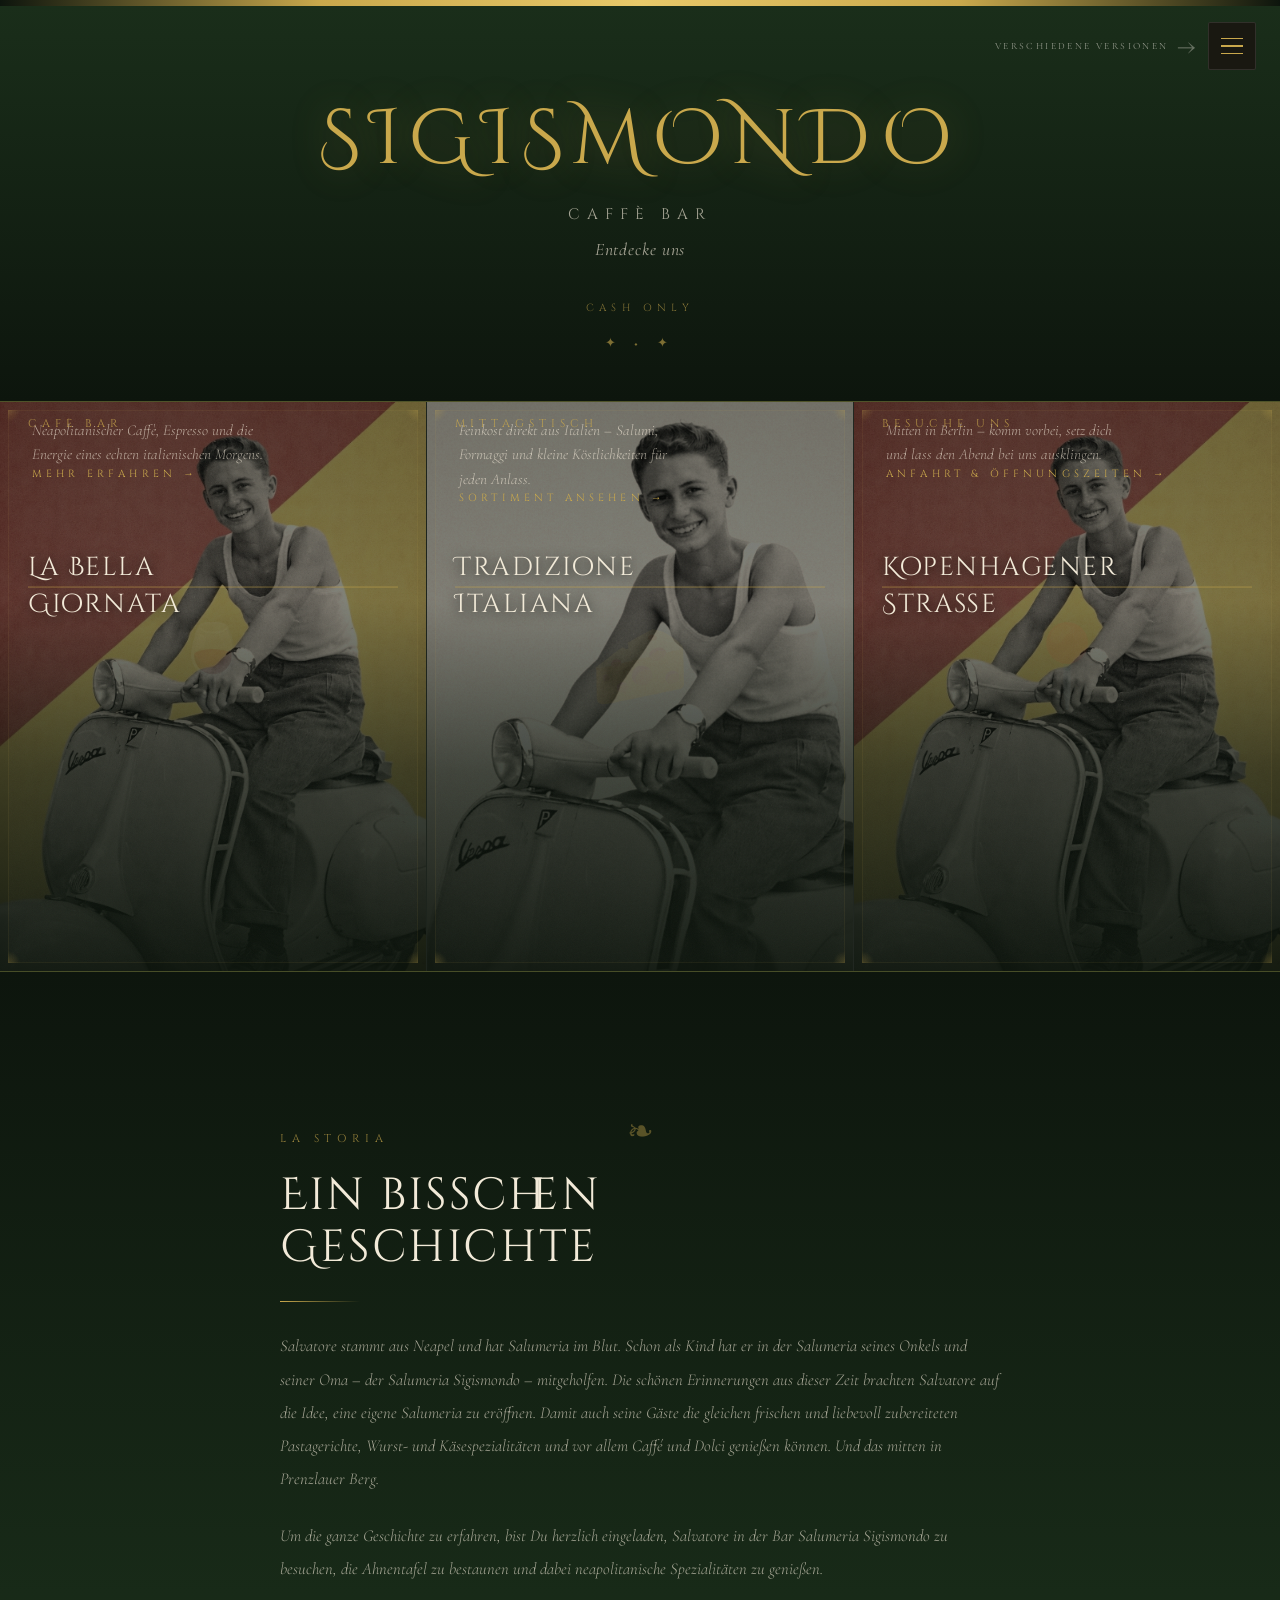
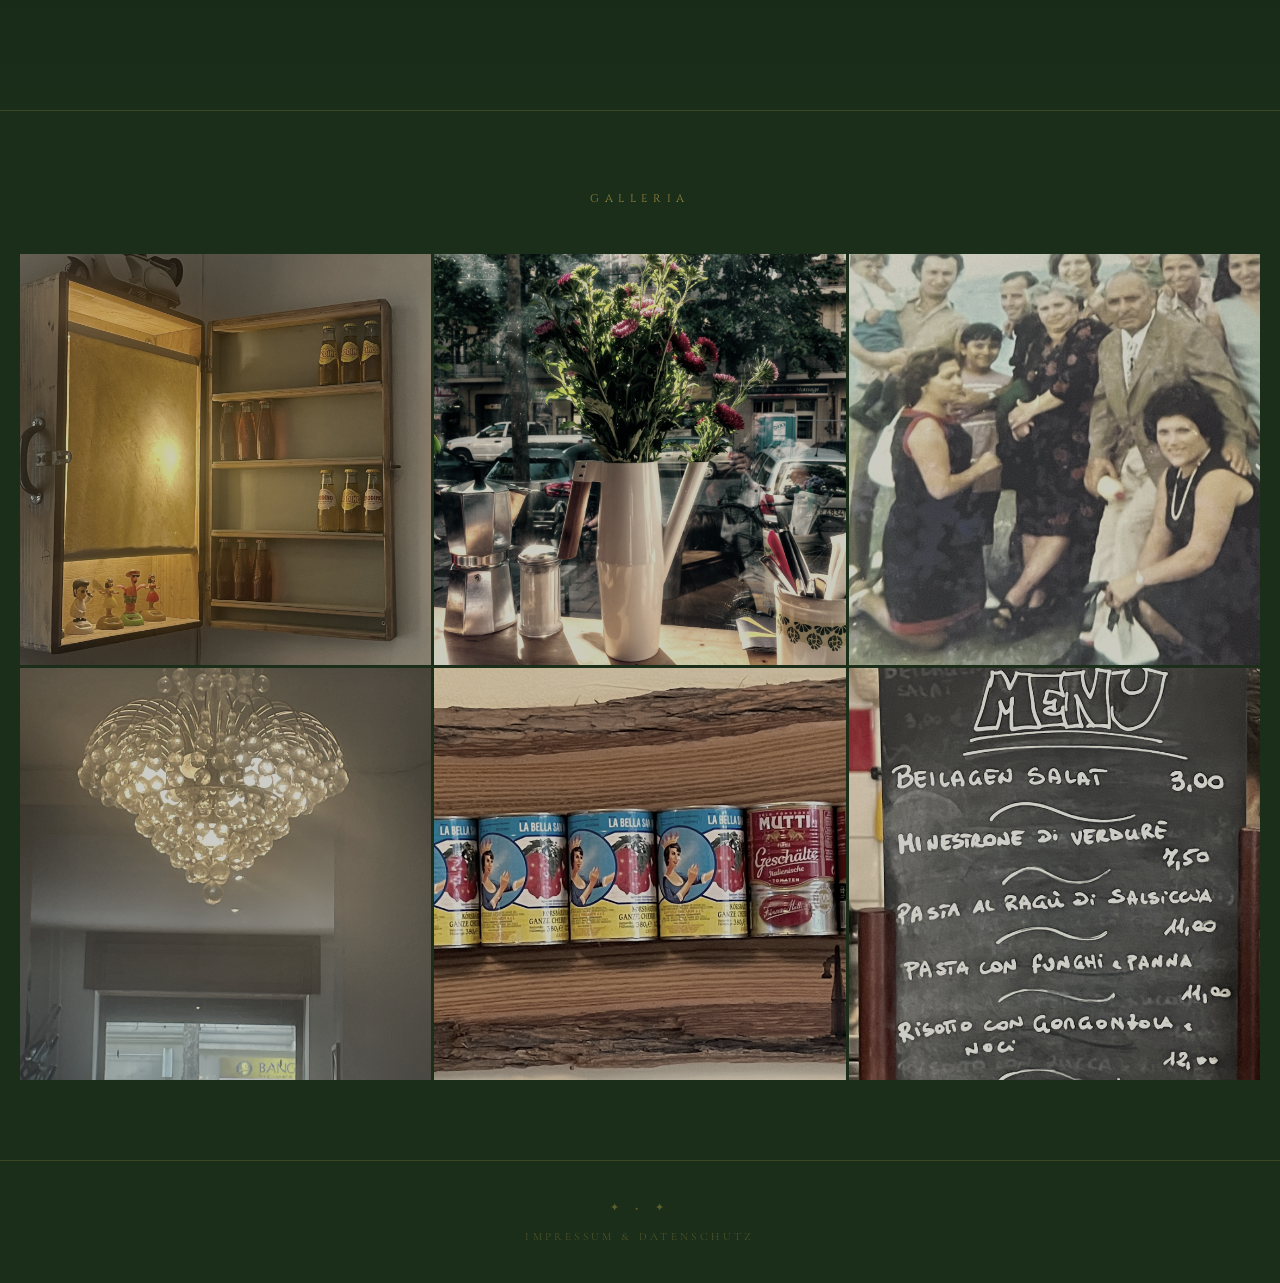
==== pages-html/artnouveau.html @ 9ed26947 "Art Nouveau hinzugefügt" ====
<!DOCTYPE html>
<html lang="de">
<head>
  <meta charset="UTF-8">
  <meta name="viewport" content="width=device-width, initial-scale=1.0">
  <title>Bar Salumeria Sigismondo</title>
  <link rel="stylesheet" href="/css/base.css">
  <link rel="stylesheet" href="/css/burger.css">
  <link rel="stylesheet" href="/css/drawer.css">
  <link rel="stylesheet" href="/css/artnouveau.css">
  <script src="/js/burger.js" defer></script>
  <script src="/js/script.js" defer></script>
</head>
<body>


    <div class="burger-label"><span class="burger-label-text">Verschiedene Versionen</span></div>
  <!-- ── Burger Button ── -->
  <button class="burger-btn" id="burger-btn" aria-label="Menü öffnen">
    
    <span class="burger-line"></span>
    <span class="burger-line"></span>
    <span class="burger-line"></span>
  </button>

  <!-- ── Burger Nav Panel ── -->
  <nav class="burger-nav" id="burger-nav">
    <div class="burger-nav-label"><span class="burger-nav-label-text">Unterschiedliche Seiten Layout</span></div>
    <ul class="burger-nav-links">
      <li><a href="../index.html" class="burger-nav-link">Home</a></li>
      <li><a href="pop.html"   class="burger-nav-link">Blue-Azul</a></li>
      <li><a href="italian.html" class="burger-nav-link">Italian</a></li>
      <li><a href="/pages-html/artnouveau.html" class="burger-nav-link">Art Nouveau</a></li>
    </ul>
    <div class="burger-nav-divider"></div>

  </nav>

  <div class="burger-overlay" id="burger-overlay"></div>

  <!-- ── Dein Inhalt hier ── -->
  <div class="section-header">
    <h1 class="header-titel">Sigismondo</h1>
    <h3 class="header-untertitel">Caffè Bar</h3>
    <br>
    <span class="header-cta">Entdecke uns</span>
    <br><br>
    <span class="header-hinweis">cash only</span>
  </div>

  <!-- Module, Sektionen etc. hier einfügen (gleiche Struktur wie index.html) -->
     <div class="modules">

    <!-- Modul 1 -->
    <div class="modul">
      <img class="modul-bg" src="/assets/vespa-rot-gelb.webp" alt="Bar">
      <div class="placeholder-icon">🍷</div>
      <div class="modul-accent"></div>
      <div class="modul-overlay"></div>
      <div class="modul-arrow" data-drawer="drawer-1">→</div>
      <div class="modul-content">
        <div class="modul-nummer numero01"><span class="modul-nummer-text">Cafè Bar</span></div>
          <h2 class="modul-titel modul-titel-split">
            <span class="titolo-top line-first">La Bella</span>
            <span class="titolo-bottom">Giornata</span>
          </h2>
        <p class="modul-text">Neapolitanischer Caffè, Espresso und die Energie eines echten italienischen Morgens.</p>
        <button class="modul-btn" data-drawer="drawer-1">Mehr erfahren →</button>
      </div>
    </div>

    <!-- Modul 2 -->
    <div class="modul">
      <img class="modul-bg" src="/assets/vespa-weiss.webp" alt="Salumeria">
      <div class="placeholder-icon">🧀</div>
      <div class="modul-accent"></div>
      <div class="modul-overlay"></div>
      <div class="modul-arrow" data-drawer="drawer-2">→</div>
      <div class="modul-content">
        <div class="modul-nummer"><span class="modul-nummer-text middle">Mittagstisch</span></div>
          <h2 class="modul-titel modul-titel-split">
            <span class="titolo-top line-first middle">Tradizione</span>
            <span class="titolo-bottom middle">Italiana</span>
          </h2>
        <p class="modul-text">Feinkost direkt aus Italien – Salumi, Formaggi und kleine Köstlichkeiten für jeden Anlass.</p>
        <button class="modul-btn" data-drawer="drawer-2">Sortiment ansehen →</button>
      </div>
    </div>

    <!-- Modul 3 -->
    <div class="modul">
      <img class="modul-bg" src="/assets/vespa-rot-gelb.webp" alt="Location">
      <div class="placeholder-icon">📍</div>
      <div class="modul-accent"></div>
      <div class="modul-overlay"></div>
      <div class="modul-arrow" data-drawer="drawer-3">→</div>
      <div class="modul-content">
        <div class="modul-nummer numero03"><span class="modul-nummer-text">Besuche uns</span></div>
          <h2 class="modul-titel modul-titel-split">
            <span class="titolo-top line-first">Kopenhagener</span>
            <span class="titolo-bottom">Straße</span>
          </h2>
        <p class="modul-text">Mitten in Berlin – komm vorbei, setz dich und lass den Abend bei uns ausklingen.</p>
        <button class="modul-btn" data-drawer="drawer-3">Anfahrt & Öffnungszeiten →</button>
      </div>
    </div>

  </div>

  <!-- ── Sektion: Geschichte ── -->
  <section class="section-storia">
    <div class="storia-inner">
      <div class="storia-label"><span class="storia-label-text">La Storia</span></div>
      <h2 class="storia-titel">Ein bisschen<br>Geschichte</h2>
      <div class="storia-line"></div>
      <p class="storia-text">Salvatore stammt aus Neapel und hat Salumeria im Blut. Schon als Kind hat er in der Salumeria seines Onkels und seiner Oma – der <em>Salumeria Sigismondo</em> – mitgeholfen. Die schönen Erinnerungen aus dieser Zeit brachten Salvatore auf die Idee, eine eigene Salumeria zu eröffnen. Damit auch seine Gäste die gleichen frischen und liebevoll zubereiteten Pastagerichte, Wurst- und Käsespezialitäten und vor allem Caffé und Dolci genießen können. Und das mitten in Prenzlauer Berg.</p>
      <p class="storia-text storia-invite">Um die ganze Geschichte zu erfahren, bist Du herzlich eingeladen, Salvatore in der Bar Salumeria Sigismondo zu besuchen, die Ahnentafel zu bestaunen und dabei neapolitanische Spezialitäten zu genießen.</p>
    </div>
  </section>

  <!-- ── Sektion: Events ── -->
  <!-- <section class="section-events">
    <div class="events-inner">
      <div class="events-label">Eventi Privati</div>
      <h2 class="events-titel">Geburtstage &<br>besondere Anlässe</h2>
      <div class="events-line"></div>
      <p class="events-text">Ihr sucht einen besonderen Ort für euren Anlass? Die Bar Salumeria Sigismondo lässt sich für private Feiern, Geburtstage und Firmenevents reservieren. Schreibt uns einfach – wir melden uns zurück.</p>
      <a href="/cdn-cgi/l/email-protection#c4a7abaab0a5b0b0ab84a6a5b6b7ada3adb7a9abaaa0abeaa7aba9" class="events-btn">Anfrage senden →</a>
      <br>
      <h1 class="events-label cash">Cash Only</h1>
    </div>
   
  </section> -->

  <!-- ── Sektion: Galerie ── -->
  <section class="section-gallery">
    <div class="gallery-label"><span class="gallery-label-text">Galleria</span></div>
    <div class="gallery-grid">
      <div class="gallery-item"><img src="/assets/koffer.JPG" alt="Sigismondo"></div>
      <div class="gallery-item"><img src="/assets/kanne_fenster.JPG" alt="Sigismondo"></div>
      <div class="gallery-item"><img src="/assets/laFamiglia.JPG" alt="Sigismondo"></div>
      <div class="gallery-item"><img src="/assets/kronleuchter.JPG" alt="Sigismondo"></div>
      <div class="gallery-item"><img src="/assets/tomaten.JPG" alt="Sigismondo"></div>
      <div class="gallery-item"><img src="/assets/mittagstisch.JPG" alt="Sigismondo"></div>
    </div>
  </section>

  <footer>
    <h1 class="footer-impressum">Impressum & Datenschutz</h1>
  </footer>

  <div class="drawer-backdrop" id="drawer-backdrop"></div>

   <!-- Drawer 1 -->
  <div class="drawer" id="drawer-1">
    <div class="drawer-inner">
      <button class="drawer-close">✕</button>
      <h3 class="drawer-titel">Cafè Bar</h3>
      <div class="drawer-content">
        <p class="drawer-text"><em class="drawer-highlight">Sfogliatelle, Cornetti, Codine, Tartelle al Limone, Cannoli …</em><br>
        <span class="drawer-beschreibung">Ab 8.30 Uhr morgens den Tag mit italienischen Leckereien und typisch neapolitanischem Caffé versüßen.</span></p>
        <p class="drawer-text"><span class="drawer-snacks">Panini, Antipasti, Toast …</span><br>
        <span class="drawer-beschreibung">Frisch belegtes Panino aus unserer Frischetheke oder ein kleiner Antipastiteller mit italienischen Wurst- und Käsespezialitäten.</span></p>
        <p class="drawer-text"><em class="drawer-highlight">Getränke</em><br>
        <span class="drawer-beschreibung">Neapolitanischer Caffé, frisch gepresste Säfte, Aperitivi, Chinotto, Lemonsoda und vieles mehr.</span></p>
      </div>
    </div>
  </div>

  <!-- Drawer 2 -->
  <div class="drawer" id="drawer-2">
    <div class="drawer-inner">
      <button class="drawer-close">✕</button>
      <h3 class="drawer-titel">Mittagstisch</h3>
      <div class="drawer-content">
        <p class="drawer-text drawer-intro">Wir haben eine täglich wechselnde Mittagskarte – eine Auswahl zwischen Suppe, drei Pastagerichten, verschiedenen Salaten und weiteren Vorspeisen. Alle Gerichte selbstverständlich auch für außer Haus.</p>
        <br>
        <h2 class="drawer-karte-titel">Beispielkarte:</h2>
        <br>
        <p class="drawer-text"><em class="drawer-highlight">Antipasti</em><br>
        Insalatina di contorno <span  class="drawer-uebersetzung">— Beilagensalat</span><br>
        Insalata ai frutti di mare <span  class="drawer-uebersetzung">— Meeresfrüchtesalat</span><br>
        Ribollita <span  class="drawer-uebersetzung">— typische toskanische Suppe</span></p>
        <p class="drawer-text"><em class="drawer-highlight">Pasta</em><br>
        <span class="drawer-gericht">Penne con melanzane, pomodorini freschi e ricotta salata</span><br>
        <span class="drawer-gericht">Spaghetti con sugo di polipetti</span><br>
        <span class="drawer-gericht">Lasagne con ragú di salsiccia</span></p>
        <p class="drawer-text"><em class="drawer-highlight">Dolci</em><br>
        <span class="drawer-gericht">Tiramisú · Profiteroles</span></p>
      </div>
    </div>
  </div>

  <!-- Drawer 3 -->
  <div class="drawer" id="drawer-3">
    <div class="drawer-inner">
      <button class="drawer-close">✕</button>
      <h3 class="drawer-titel">Besuche uns</h3>
      <div class="drawer-content addresse">
        <p class="drawer-text"><em class="drawer-highlight adresse">Adresse: </em> <span class="drawer-maps-hinweis"> <br>link zu googleMaps</span><br>
        <a href="https://www.google.com/maps/place/Bar+Salumeria+Sigismondo/@52.54903,13.4089754,630m" target="_blank" class="maps-link">Kopenhagener Straße 14 · 10437 Berlin · Prenzlauer Berg →</a></p>
        <p class="drawer-text"><span class="drawer-oeffnungszeiten-titel">Öffnungszeiten</span><br>
        <span class="drawer-oeffnungszeiten-wochentag">Mo – Fr: 8.30 – 16.30 Uhr</span><br>
        <span class="drawer-oeffnungszeiten-wochentag">Sa – So: 9.00 – 16.00 Uhr</span></p>
        <p class="drawer-text"><em class="drawer-highlight">Anfahrt</em><br>
        <span class="drawer-anfahrt-beschreibung">U-Bahn Schönhauser Allee (U2) oder S-Bahn Schönhauserallee (S41/S42) · Tram M1 Haltestelle Schönhauserallee</span></p>
        <p class="drawer-text drawer-abschluss">Wir freuen uns auf dich <em class="drawer-highlight">cash only.</em></p>
       </div>
    </div>
  </div>

</body>
</html>
---- css/base.css ----
/* ═══════════════════════════════════════════
   BASE.CSS — Sigismondo · Strukturelle Basis
   Gilt für alle Seiten. Keine Theme-Werte hier.
   ═══════════════════════════════════════════ */


/* ══════════════════════════════════════
   DESIGN TOKENS
   ══════════════════════════════════════ */

:root {
  --cream:      #f5f0e8;
  --white:      #ffffff;
  --warm-gray:  #8c7b6b;
  --red:        #eb4734;
  --gold:       #e6aa57;

  --dark:       #1a1611;
  --accent:     #eb4734;
  --highlight:  #5dd115;

  --font-display: 'Playfair Display', serif;
  --font-body:    'Cormorant Garamond', serif;

  --header-size:          0.75rem;
  --header-spacing:       0.3em;
  --header-h1-size:       2.8rem;
  --header-h1-spacing:    0.18em;
  --header-h1-transform:  uppercase;
  --header-h1-style:      normal;
  --header-h1-color:      var(--highlight);
  --header-h3-size:       1.8rem;
  --header-h3-spacing:    0.1em;
  --header-h3-transform:  uppercase;
  --header-h3-style:      normal;
  --header-h3-color:      var(--cream);

  --modul-nummer-weight:  bold;
  --modul-nummer-style:   normal;
  --modul-titel-style:    normal;
  --modul-titel-weight:   400;
  --modul-text-style:     normal;
  --modul-btn-size:       0.75rem;
  --modul-btn-spacing:    0.28em;
  --modul-btn-style:      normal;

  --burger-link-size:     2rem;
  --burger-link-style:    italic;

  --drawer-bg:            #211c14;
  --drawer-border:        rgba(255,255,255,0.10);
  --drawer-titel-style:   bold;
}


/* ══════════════════════════════════════
   RESET
   ══════════════════════════════════════ */

*, *::before, *::after {
  margin: 0;
  padding: 0;
  box-sizing: border-box;
}


/* ══════════════════════════════════════
   BODY
   ══════════════════════════════════════ */

body {
  background: var(--dark);
  color: var(--cream);
  font-family: var(--font-body);
}


/* ══════════════════════════════════════
   SECTION HEADER
   ══════════════════════════════════════ */

.section-header {
  text-align: center;
  padding: 0 20px 40px;
  letter-spacing: var(--header-spacing);
  text-transform: uppercase;
  font-size: var(--header-size);
  color: var(--accent);
}

.header-titel {
  display: block;
  font-family: var(--font-display);
  font-size: var(--header-h1-size);
  letter-spacing: var(--header-h1-spacing);
  text-transform: var(--header-h1-transform);
  font-style: var(--header-h1-style);
  color: var(--header-h1-color);
  font-weight: 400;
  margin-top: 22px;
  margin-bottom: 12px;
}

.header-untertitel {
  display: block;
  font-family: var(--font-display);
  font-size: var(--header-h3-size);
  letter-spacing: var(--header-h3-spacing);
  text-transform: var(--header-h3-transform);
  font-style: var(--header-h3-style);
  color: var(--header-h3-color);
  font-weight: 400;
  margin-top: 12px;
}

.header-cta {
  display: block;
  font-family: var(--font-display);
  font-size: 1.2rem;
  letter-spacing: 0.1em;
  text-transform: lowercase;
  color: var(--red);
  margin-bottom: 12px;
}


/* ══════════════════════════════════════
   MODULE GRID
   ══════════════════════════════════════ */

.modules {
  display: flex;
  width: 100%;
  max-width: 1500px;
  margin: 0 auto;
}

.modul {
  flex: 1;
  aspect-ratio: 3 / 4;
  position: relative;
  overflow: hidden;
  cursor: pointer;
}

.modul:nth-child(1) { background: #2a2218; }
.modul:nth-child(2) { background: #1e1d16; }
.modul:nth-child(3) { background: #221a14; }

.modul-bg {
  position: absolute;
  inset: 0;
  width: 100%;
  height: 100%;
  object-fit: cover;
  transition: transform 0.8s cubic-bezier(0.25, 0.46, 0.45, 0.94), filter 0.8s ease;
  filter: grayscale(30%) brightness(0.75);
}

.modul:hover .modul-bg {
  filter: grayscale(0%) brightness(0.6);
}

.modul::before {
  content: '';
  position: absolute;
  inset: 0;
  background-image: url("data:image/svg+xml,%3Csvg viewBox='0 0 256 256' xmlns='http://www.w3.org/2000/svg'%3E%3Cfilter id='noise'%3E%3CfeTurbulence type='fractalNoise' baseFrequency='0.9' numOctaves='4' stitchTiles='stitch'/%3E%3C/filter%3E%3Crect width='100%25' height='100%25' filter='url(%23noise)' opacity='0.08'/%3E%3C/svg%3E");
  background-size: 200px;
  z-index: 1;
  pointer-events: none;
  opacity: 0.4;
}

.modul-overlay {
  position: absolute;
  inset: 0;
  background: linear-gradient(to bottom, transparent 30%, rgba(10,8,5,0.3) 60%, rgba(10,8,5,0.85) 100%);
  z-index: 2;
  transition: opacity 0.5s ease;
}

.modul:hover .modul-overlay {
  background: linear-gradient(to bottom, transparent 20%, rgba(10,8,5,0.4) 55%, rgba(10,8,5,0.92) 100%);
}

/* Nummer oben, Titel absolut zentriert, Text+Button absolut unten */
.modul-content {
  position: absolute;
  inset: 0;
  z-index: 3;
  padding: 16px 28px 28px;
}

/* Nummer: oben links, im normalen Flow */
.modul-nummer {
  position: absolute;
  top: 16px;
  left: 28px;
  right: 28px;
  font-size: clamp(1rem, 1.7vw, 1.8rem);
  font-weight: var(--modul-nummer-weight);
  font-style: var(--modul-nummer-style);
  letter-spacing: clamp(0.08em, 0.18vw, 0.22em);
  text-transform: uppercase;
  color: var(--white);
  line-height: 1.1;
  white-space: nowrap;
  overflow: hidden;
  text-overflow: ellipsis;
}

/* Titel: vertikal zentriert, animiert sich bei Hover/Active nach oben */
.modul-titel {
  position: absolute;
  top: 50%;
  left: 28px;
  right: 28px;
  transform: translateY(-50%);
  font-family: var(--font-display);
  font-size: clamp(1.7rem, 2.2vw, 2.8rem);
  font-style: var(--modul-titel-style);
  font-weight: var(--modul-titel-weight);
  line-height: 0.95;
  color: var(--cream);
  margin: 0;
}

/* Auf Desktop: Titel höher damit Text+Button unten Platz haben */
@media (min-width: 1021px) {
  .modul-titel {
    top: 38%;
    transform: translateY(-100%);
  }
}

.modul-titel-split {
  display: flex;
  flex-direction: column;
  gap: 0.10em;
}

.titolo-top,
.titolo-bottom {
  display: block;
}

.line-first {
  position: relative;
  padding-bottom: 0.22em;
}

.line-first::after {
  content: "";
  position: absolute;
  left: 0;
  right: 0;
  bottom: 0;
  height: 1px;
  background: var(--title-line-color, currentColor);
}

/* Wrapper: Text + Button immer unten, wächst nach oben */
.modul-bottom {
  position: absolute;
  bottom: 24px;
  left: 28px;
  right: 28px;
  display: flex;
  flex-direction: column;
  gap: 10px;
}

.modul-text {
  font-size: clamp(0.95rem, 1.1vw, 1.05rem);
  font-style: var(--modul-text-style);
  line-height: 1.45;
  color: rgba(255, 255, 255, 0.96);
  font-weight: 300;
  max-width: 34ch;
}

.modul-line { display: none; }

.modul-btn {
  display: block;
  font-size: var(--modul-btn-size);
  font-style: var(--modul-btn-style);
  letter-spacing: var(--modul-btn-spacing);
  text-transform: uppercase;
  background: transparent;
  color: var(--gold);
  border: none;
  padding-bottom: 3px;
  cursor: pointer;
  text-align: left;
}

.modul-btn:hover { color: var(--highlight); }

.modul-accent {
  position: absolute;
  top: 0; left: 0; right: 0;
  height: 2px;
  z-index: 4;
  transform: scaleX(0);
  transform-origin: left;
  transition: transform 0.6s ease;
}

.modul:hover .modul-accent { transform: scaleX(1); }

.modul:nth-child(1) .modul-accent { background: var(--highlight); }
.modul:nth-child(2) .modul-accent { background: var(--white); }
.modul:nth-child(3) .modul-accent { background: var(--red); }

.modul + .modul { border-left: 1px solid rgba(255,255,255,0.06); }

.placeholder-icon {
  position: absolute;
  top: 50%; left: 50%;
  transform: translate(-50%, -70%);
  z-index: 0;
  font-size: 5rem;
  opacity: 0.07;
  pointer-events: none;
}

.modul-arrow { display: none; }


/* ══════════════════════════════════════
   SECTION: STORIA
   ══════════════════════════════════════ */

.section-storia {
  padding: 100px 20px;
  background: var(--dark);
  border-top: 4px solid rgba(185, 249, 8, 0.132);
}

.storia-inner {
  max-width: 720px;
  margin: 0 auto;
}

.storia-label {
  font-size: 0.7rem;
  letter-spacing: 0.4em;
  text-transform: uppercase;
  color: var(--warm-gray);
  margin-bottom: 24px;
}

.storia-titel {
  font-family: var(--font-display);
  font-size: clamp(2rem, 3.5vw, 3rem);
  font-weight: 400;
  line-height: 1.15;
  color: var(--cream);
}

.storia-line {
  width: 40px;
  height: 1px;
  background: var(--accent);
  margin: 28px 0;
}

.storia-text {
  font-size: clamp(0.95rem, 1.3vw, 1.05rem);
  line-height: 1.85;
  color: rgba(245, 240, 232, 0.72);
  font-weight: 300;
  margin-bottom: 1.4em;
}

.storia-invite {
  color: rgba(245, 240, 232, 0.48);
  font-style: italic;
}


/* ══════════════════════════════════════
   SECTION: EVENTS
   ══════════════════════════════════════ */

.section-events {
  padding: 100px 20px;
  border-top: 1px solid rgba(255,255,255,0.06);
}

.events-inner {
  max-width: 720px;
  margin: 0 auto;
}

.events-label {
  font-size: 0.7rem;
  letter-spacing: 0.4em;
  text-transform: uppercase;
  color: var(--warm-gray);
  margin-bottom: 24px;
}

.events-titel {
  font-family: var(--font-display);
  font-size: clamp(2rem, 3.5vw, 3rem);
  font-weight: 400;
  line-height: 1.15;
  color: var(--cream);
}

.events-line {
  width: 40px;
  height: 1px;
  background: var(--accent);
  margin: 28px 0;
}

.events-text {
  font-size: clamp(0.95rem, 1.3vw, 1.05rem);
  line-height: 1.85;
  color: rgba(245, 240, 232, 0.72);
  font-weight: 300;
  margin-bottom: 2em;
}

.events-btn {
  display: inline-block;
  font-size: 0.7rem;
  letter-spacing: 0.3em;
  text-transform: uppercase;
  color: var(--cream);
  border: 1px solid rgba(245, 240, 232, 0.25);
  padding: 14px 28px;
  text-decoration: none;
  transition: border-color 0.3s ease, color 0.3s ease;
}

.events-btn:hover {
  border-color: var(--accent);
  color: var(--accent);
}


/* ══════════════════════════════════════
   SECTION: GALLERY
   ══════════════════════════════════════ */

.section-gallery {
  padding: 80px 20px;
  border-top: 1px solid rgba(255,255,255,0.06);
}

.gallery-label {
  font-size: 0.7rem;
  letter-spacing: 0.4em;
  text-transform: uppercase;
  color: var(--warm-gray);
  text-align: center;
  margin-bottom: 48px;
}

.gallery-grid {
  display: grid;
  grid-template-columns: repeat(3, 1fr);
  gap: 3px;
}

.gallery-item {
  aspect-ratio: 1 / 1;
  overflow: hidden;
  background: #2a2218;
}

.gallery-item img {
  width: 100%;
  height: 100%;
  object-fit: cover;
  filter: grayscale(20%) brightness(0.85);
  transition: transform 0.6s cubic-bezier(0.25, 0.46, 0.45, 0.94), filter 0.6s ease;
}

.gallery-item:hover img {
  transform: scale(1.05);
  filter: grayscale(0%) brightness(1);
}


/* ══════════════════════════════════════
   FOOTER
   ══════════════════════════════════════ */

footer {
  padding: 40px 24px;
  border-top: 1px solid rgba(255,255,255,0.06);
  text-align: center;
}

.footer-impressum {
  font-size: 0.7rem;
  letter-spacing: 0.3em;
  text-transform: uppercase;
  color: rgba(255,255,255,0.18);
  font-weight: 300;
}


/* ══════════════════════════════════════
   RESPONSIVE
   ══════════════════════════════════════ */

/* Mobile ≤768px */
@media (max-width: 768px) {
  .modules {
    flex-direction: row;
    height: 420px;
  }
  .modul {
    flex: 1;
    aspect-ratio: unset;
    transition: flex 0.5s cubic-bezier(0.25, 0.46, 0.45, 0.94);
  }
  .modules:has(.active) .modul:not(.active) { flex: 0.4; }
  .modul.active { flex: 2; }
  .modul .modul-bg,
  .modul:hover .modul-bg { transform: none !important; }
  .modul-nummer { font-size: 1.5rem; letter-spacing: 0.15em; }
  .modul + .modul { border-left: 1px solid rgba(255,255,255,0.08); }
  .modul-bottom { opacity: 0; pointer-events: none; }
  .modul-arrow {
    display: block !important;
    position: absolute;
    bottom: 24px;
    right: 36px;
    z-index: 5;
    font-size: 1.9rem;
    color: rgba(245, 240, 232, 0.6);
    transition: opacity 0.3s ease;
    pointer-events: auto;
  }
  .modul.active .modul-arrow { opacity: 0; pointer-events: none; }
  .modul-content { padding: 12px 14px 20px; }
  .section-storia,
  .section-events { padding: 70px 24px; }
  .gallery-grid { grid-template-columns: repeat(2, 1fr); }
  .drawer-inner { padding: 32px 24px; }
}

/* Tablet 769–1020px */
@media (min-width: 769px) and (max-width: 1020px) {
  .modul-bottom {
    opacity: 0;
    transform: translateY(10px);
    transition: opacity 0.3s ease, transform 0.3s ease;
    pointer-events: none;
  }
  .modul-arrow {
    display: block !important;
    position: absolute;
    bottom: 24px;
    right: 24px;
    z-index: 5;
    font-size: 2.2rem;
    color: rgba(245, 240, 232, 0.6);
    pointer-events: auto;
    transition: opacity 0.3s ease;
  }
  .modul.active .modul-arrow  { opacity: 0; pointer-events: none; }
  .modul.active .modul-bottom { opacity: 1; transform: translateY(0); pointer-events: auto; }
  .modul.active .modul-accent { transform: scaleX(1); }
  .modul-content { padding: 12px 14px 20px; }
}

/* Desktop ≥1021px: Text+Button immer sichtbar */
@media (min-width: 1021px) {
  .modul-arrow { display: none !important; }
  .modul-content { padding: 16px clamp(16px, 2.5vw, 36px) 36px; }
  .modul-titel { font-size: clamp(1.5rem, 2.2vw, 2.4rem); }
  .modul-bottom { opacity: 1 !important; pointer-events: auto !important; transform: none !important; }
}
---- css/burger.css ----
/* ═══════════════════════════════════════════
   BURGER.CSS — Sigismondo · Navigation
   Abhängig von: base.css (:root tokens)
   Benötigte Variablen:
     --cream, --warm-gray, --accent
     --font-display
     --burger-link-size, --burger-link-style
   ═══════════════════════════════════════════ */


/* ── Button ── */

.burger-btn {
  position: fixed;
  top: 22px;
  right: 24px;
  z-index: 200;
  width: 48px;
  height: 48px;
  background: rgba(26, 22, 17, 0.85);
  backdrop-filter: blur(8px);
  border: 1px solid rgba(255,255,255,0.10);
  border-radius: 2px;
  cursor: pointer;
  display: flex;
  flex-direction: column;
  align-items: center;
  justify-content: center;
  gap: 6px;
  transition: background 0.3s ease, border-color 0.3s ease;
}

.burger-btn:hover {
  background: rgba(40, 34, 26, 0.95);
  border-color: rgba(255,255,255,0.18);
}

.burger-line {
  display: block;
  width: 22px;
  height: 1.5px;
  background: var(--cream);
  transition: transform 0.35s cubic-bezier(0.25, 0.46, 0.45, 0.94),
              opacity   0.25s ease,
              width     0.3s ease;
  transform-origin: center;
}

.burger-btn.open .burger-line:nth-child(1) { transform: translateY(7.5px) rotate(45deg); }
.burger-btn.open .burger-line:nth-child(2) { opacity: 0; width: 0; }
.burger-btn.open .burger-line:nth-child(3) { transform: translateY(-7.5px) rotate(-45deg); }


/* ── Nav Panel ── */

.burger-nav {
  position: fixed;
  top: 0;
  right: 0;
  width: 300px;
  height: 100vh;
  z-index: 190;
  background: rgba(20, 16, 11, 0.97);
  backdrop-filter: blur(16px);
  border-left: 1px solid rgba(255,255,255,0.07);
  display: flex;
  flex-direction: column;
  justify-content: center;
  padding: 60px 48px;
  transform: translateX(100%);
  transition: transform 0.45s cubic-bezier(0.25, 0.46, 0.45, 0.94);
}

.burger-nav.open { transform: translateX(0); }

.burger-nav-label {
  font-size: 0.6rem;
  letter-spacing: 0.45em;
  text-transform: uppercase;
  color: var(--warm-gray);
  margin-bottom: 40px;
}

.burger-nav-links {
  list-style: none;
  display: flex;
  flex-direction: column;
  gap: 6px;
}

.burger-nav-link {
  font-family: var(--font-display);
  font-size: var(--burger-link-size);
  font-style: var(--burger-link-style);
  font-weight: 400;
  color: rgba(245, 240, 232, 0.45);
  text-decoration: none;
  letter-spacing: 0.02em;
  line-height: 1.3;
  transition: color 0.25s ease, letter-spacing 0.25s ease;
  position: relative;
  display: inline-block;
}

.burger-nav-link::after {
  content: '';
  position: absolute;
  bottom: -2px;
  left: 0;
  width: 0;
  height: 1px;
  background: var(--accent);
  transition: width 0.3s ease;
}

.burger-nav-link:hover,
.burger-nav-link.active { color: var(--cream); letter-spacing: 0.04em; }

.burger-nav-link:hover::after,
.burger-nav-link.active::after { width: 100%; }

.burger-nav-divider {
  width: 30px;
  height: 1px;
  background: rgba(255,255,255,0.10);
  margin: 32px 0;
}

.burger-nav-footer {
  font-size: 0.65rem;
  letter-spacing: 0.25em;
  text-transform: uppercase;
  color: rgba(255,255,255,0.18);
  line-height: 1.8;
}


/* ── Overlay (Abdunklung beim Öffnen) ── */

.burger-overlay {
  display: none;
  position: fixed;
  inset: 0;
  background: rgba(0,0,0,0.5);
  backdrop-filter: blur(2px);
  z-index: 180;
}

.burger-overlay.open { display: block; }


/* ── Label & Hint (Tooltip neben dem Button) ── */

.burger-label {
  position: fixed;
  top: 28px;
  right: 82px;
  z-index: 200;
  color: rgba(245, 240, 232, 0.55);
  font-size: 0.6rem;
  letter-spacing: 0.25em;
  text-transform: uppercase;
  white-space: nowrap;
  pointer-events: none;
  display: flex;
  align-items: center;
  gap: 8px;
}

.burger-label::after {
  content: '→';
  font-size: 1.8rem;
  color: rgba(245, 240, 232, 0.35);
}

.burger-hint {
  position: fixed;
  top: 22px;
  right: 82px;
  z-index: 201;
  background: rgba(20, 16, 11, 0.92);
  backdrop-filter: blur(8px);
  border: 1px solid rgba(255,255,255,0.10);
  color: var(--cream);
  font-size: 0.65rem;
  letter-spacing: 0.25em;
  text-transform: uppercase;
  padding: 10px 16px;
  white-space: nowrap;
  opacity: 0;
  transform: translateX(8px);
  transition: opacity 0.5s ease, transform 0.5s ease;
  pointer-events: none;
}

.burger-hint::after {
  content: '';
  position: absolute;
  top: 50%;
  right: -5px;
  transform: translateY(-50%) rotate(45deg);
  width: 8px;
  height: 8px;
  background: rgba(20, 16, 11, 0.92);
  border-top: 1px solid rgba(255,255,255,0.10);
  border-right: 1px solid rgba(255,255,255,0.10);
}

.burger-hint.visible { opacity: 1; transform: translateX(0); }


/* ── Pulse-Animation ── */

@keyframes burger-pulse {
  0%   { box-shadow: 0 0 0 0px rgba(245, 240, 232, 0.4); }
  70%  { box-shadow: 0 0 0 10px rgba(245, 240, 232, 0); }
  100% { box-shadow: 0 0 0 0px rgba(245, 240, 232, 0); }
}

.burger-btn.pulse { animation: burger-pulse 1.5s ease-out infinite; }
---- css/drawer.css ----
/* ═══════════════════════════════════════════
   DRAWER.CSS — Sigismondo · Modal / Detail-Ansicht
   Abhängig von: base.css (:root tokens)
   Benötigte Variablen:
     --cream, --white, --warm-gray, --gold
     --font-display
     --drawer-bg, --drawer-border, --drawer-titel-style
   ═══════════════════════════════════════════ */


/* ── Drawer Panel ── */

.drawer {
  position: fixed;
  top: 50%;
  left: 50%;
  transform: translate(-50%, -50%) scale(0.96);
  z-index: 100;
  background: rgba(17, 11, 11, 0.764);
  border: 2px solid var(--drawer-border);
  border-radius: 5%;
  box-shadow: 0 32px 80px rgba(0,0,0,0.75);
  width: 90%;
  max-width: 680px;
  max-height: 80vh;
  overflow-y: auto;
  opacity: 0;
  pointer-events: none;
  transition: opacity 0.4s ease, transform 0.4s cubic-bezier(0.25, 0.46, 0.45, 0.94);
}

.drawer-backdrop {
  display: none;
  position: fixed;
  inset: 0;
  background: rgba(74, 66, 53, 0.7);
  backdrop-filter: blur(4px);
  z-index: 99;
}

.drawer-backdrop.open { display: block; }

.drawer.open {
  opacity: 1;
  pointer-events: all;
  transform: translate(-50%, -50%) scale(1);
}


/* ── Inner Content ── */

.drawer-inner { padding: 48px 60px; position: relative; }

.drawer-close {
  position: absolute;
  top: 20px;
  right: 24px;
  background: none;
  border: none;
  color: var(--warm-gray);
  font-size: 2rem;
  cursor: pointer;
  letter-spacing: 0.1em;
  transition: color 0.2s;
}

.drawer-close:hover { color: var(--cream); }

.drawer-titel {
  font-family: var(--font-display);
  font-style: var(--drawer-titel-style);
  font-size: 1.5rem;
  color: var(--white);
  letter-spacing: 0.2em;
  text-transform: uppercase;
  margin-bottom: 14px;
  opacity: 0.6;
}

.drawer-text {
  font-size: 1.2rem;
  line-height: 1.8;
  color: rgba(255, 255, 255, 0.933);
  font-weight: 300;
  margin-bottom: 1em;
}

.drawer-text:last-child { margin-bottom: 0; }


/* ── Maps Link ── */

.maps-link {
  color: rgba(245, 240, 232, 0.75);
  text-decoration: none;
  border-bottom: 1px solid var(--warm-gray);
  transition: color 0.2s, border-color 0.2s;
}

.maps-link:hover { color: var(--gold); border-color: var(--gold); }


/* ── Responsive ── */

@media (max-width: 768px) {
  .drawer-inner { padding: 32px 24px; }
}
---- css/artnouveau.css ----
/* ═══════════════════════════════════════════
   ARTNOUVEAU.CSS — Sigismondo · Jugendstil
   Dunkel, floral, dramatisch — wie ein Pariser Plakat 1900
   ═══════════════════════════════════════════ */

@import url('https://fonts.googleapis.com/css2?family=Cinzel:wght@400;600&family=Cinzel+Decorative:wght@400&family=Cormorant+Garamond:ital,wght@0,300;0,400;1,300;1,400&display=swap');

:root {
  --an-vert:        #1a2e1a;   /* tiefes Flaschengrün */
  --an-vert-mid:    #243824;
  --an-vert-light:  #3a5c3a;
  --an-gold:        #c9a84c;   /* mattes Gold */
  --an-gold-light:  #e8c96a;
  --an-cream:       #f2ead8;   /* warmes Cremeweiß */
  --an-cream-dim:   rgba(242, 234, 216, 0.65);
  --an-rouge:       #8b2020;   /* dunkles Weinrot */
  --an-noir:        #0d150d;

  --font-display: 'Cinzel Decorative', serif;
  --font-heading: 'Cinzel', serif;
  --font-body:    'Cormorant Garamond', serif;

  /* Override base tokens */
  --dark:      var(--an-noir);
  --cream:     var(--an-cream);
  --gold:      var(--an-gold);
  --accent:    var(--an-gold);
  --highlight: var(--an-gold-light);
  --red:       var(--an-rouge);

  --header-h1-color:   var(--an-gold);
  --header-h3-color:   var(--an-cream);

  --modul-titel-weight: 400;
  --modul-nummer-weight: 400;
  --modul-btn-size:    0.7rem;
  --modul-btn-spacing: 0.3em;

  --drawer-bg: var(--an-vert);
  --drawer-border: rgba(201, 168, 76, 0.2);
}

/* ── Body ── */
body {
  background-color: var(--an-noir);
  font-family: var(--font-body);
}

/* ══════════════════════════════════════
   ORNAMENTE — SVG Florale Dekorationen
   ══════════════════════════════════════ */

/* Ornamentlinie oben auf section-header */
body::before {
  content: '';
  display: block;
  height: 6px;
  background: linear-gradient(90deg, transparent, var(--an-gold), var(--an-gold-light), var(--an-gold), transparent);
}

/* ── Section Header ── */
.section-header {
  background: linear-gradient(180deg, var(--an-vert) 0%, var(--an-noir) 100%);
  padding: 60px 20px 50px;
  text-align: center;
  position: relative;
  border-bottom: 1px solid rgba(201, 168, 76, 0.3);
}

.section-header::after {
  content: '✦ ◆ ✦';
  display: block;
  color: var(--an-gold);
  font-size: 0.8rem;
  letter-spacing: 0.6em;
  margin-top: 20px;
  opacity: 0.6;
}

.header-titel {
  font-family: var(--font-display);
  font-size: clamp(2.8rem, 6vw, 5rem);
  letter-spacing: 0.12em;
  color: var(--an-gold);
  text-shadow: 0 0 40px rgba(201, 168, 76, 0.3);
  margin-bottom: 8px;
}

.header-untertitel {
  font-family: var(--font-heading);
  font-size: 0.95rem;
  letter-spacing: 0.45em;
  color: var(--an-cream-dim);
  font-weight: 400;
  font-style: normal;
  text-transform: uppercase;
}

.header-cta {
  font-family: var(--font-body);
  font-size: 1.1rem;
  font-style: italic;
  color: var(--an-cream-dim);
  text-transform: none;
  letter-spacing: 0.05em;
}

.header-hinweis {
  font-family: var(--font-heading);
  font-size: 0.65rem;
  letter-spacing: 0.5em;
  color: var(--an-gold);
  text-transform: uppercase;
  opacity: 0.6;
}

/* ── Module ── */
.modul:nth-child(1) { background: #111a11; }
.modul:nth-child(2) { background: #0f160f; }
.modul:nth-child(3) { background: #131a13; }

.modul-bg {
  filter: sepia(40%) brightness(0.55) saturate(0.7);
}

.modul:hover .modul-bg {
  filter: sepia(20%) brightness(0.65) saturate(0.9);
}

/* Jugendstil-Rahmen als ::before — goldene Eckverzierungen */
.modul::before {
  content: '';
  position: absolute;
  inset: 8px;
  border: 1px solid rgba(201, 168, 76, 0.18);
  z-index: 3;
  pointer-events: none;
  transition: border-color 0.5s ease;
}

.modul:hover::before {
  border-color: rgba(201, 168, 76, 0.45);
}

/* Eckverzierungen via ::after */
.modul::after {
  content: '';
  position: absolute;
  inset: 8px;
  z-index: 3;
  pointer-events: none;
  background:
    radial-gradient(circle at top left,     rgba(201,168,76,0.25) 0%, transparent 12px),
    radial-gradient(circle at top right,    rgba(201,168,76,0.25) 0%, transparent 12px),
    radial-gradient(circle at bottom left,  rgba(201,168,76,0.25) 0%, transparent 12px),
    radial-gradient(circle at bottom right, rgba(201,168,76,0.25) 0%, transparent 12px);
}

.modul-overlay {
  background: linear-gradient(
    to bottom,
    rgba(13, 21, 13, 0.2) 0%,
    rgba(13, 21, 13, 0.1) 35%,
    rgba(13, 21, 13, 0.6) 65%,
    rgba(13, 21, 13, 0.92) 100%
  );
}

.modul:hover .modul-overlay {
  background: linear-gradient(
    to bottom,
    rgba(13, 21, 13, 0.15) 0%,
    rgba(13, 21, 13, 0.1) 30%,
    rgba(13, 21, 13, 0.65) 60%,
    rgba(13, 21, 13, 0.95) 100%
  );
}

.modul-nummer {
  font-family: var(--font-heading);
  font-size: 0.7rem;
  letter-spacing: 0.45em;
  font-weight: 400;
  color: var(--an-gold);
  opacity: 0.8;
}

.modul-titel {
  font-family: var(--font-display);
  font-size: clamp(1.4rem, 2vw, 2.2rem);
  letter-spacing: 0.06em;
  color: var(--an-cream);
  line-height: 1.1;
  text-shadow: 0 2px 12px rgba(0,0,0,0.8);
}

.line-first::after {
  --title-line-color: var(--an-gold);
  opacity: 0.5;
}

.modul-text {
  font-family: var(--font-body);
  font-style: italic;
  font-size: 0.95rem;
  color: var(--an-cream-dim);
  line-height: 1.6;
}

.modul-btn {
  font-family: var(--font-heading);
  color: var(--an-gold);
  font-size: 0.65rem;
  letter-spacing: 0.4em;
}

.modul-btn:hover {
  color: var(--an-gold-light);
}

.modul:nth-child(1) .modul-accent { background: var(--an-gold); }
.modul:nth-child(2) .modul-accent { background: var(--an-gold-light); }
.modul:nth-child(3) .modul-accent { background: var(--an-gold); }

.modul:nth-child(1) .line-first::after,
.modul:nth-child(2) .line-first::after,
.modul:nth-child(3) .line-first::after { --title-line-color: var(--an-gold); }

/* ── Arrow ── */
.modul-arrow {
  font-size: 2rem;
  color: var(--an-gold);
  background-color: rgba(13, 21, 13, 0.6);
  border: 1px solid rgba(201, 168, 76, 0.4);
  border-radius: 50%;
  width: 2.2rem;
  height: 2.2rem;
  display: flex;
  align-items: center;
  justify-content: center;
  padding-left: 0.1em;
}

/* ── Storia ── */
.section-storia {
  background: linear-gradient(180deg, var(--an-noir) 0%, var(--an-vert) 100%);
  border-top: 1px solid rgba(201, 168, 76, 0.25);
  position: relative;
}

.section-storia::before {
  content: '❧';
  display: block;
  text-align: center;
  font-size: 2rem;
  color: var(--an-gold);
  opacity: 0.4;
  margin-bottom: -20px;
  padding-top: 40px;
}

.storia-label {
  font-family: var(--font-heading);
  letter-spacing: 0.5em;
  color: var(--an-gold);
  opacity: 0.7;
}

.storia-titel {
  font-family: var(--font-display);
  color: var(--an-cream);
  font-size: clamp(1.8rem, 3.5vw, 2.8rem);
  letter-spacing: 0.05em;
}

.storia-line {
  background: linear-gradient(90deg, var(--an-gold), transparent);
  width: 80px;
  height: 1px;
}

.storia-text {
  font-style: italic;
  color: var(--an-cream-dim);
  line-height: 2;
}

/* ── Gallery ── */
.section-gallery {
  background-color: var(--an-vert);
  border-top: 1px solid rgba(201, 168, 76, 0.2);
}

.gallery-label {
  font-family: var(--font-heading);
  letter-spacing: 0.5em;
  color: var(--an-gold);
  opacity: 0.7;
}

.gallery-item img {
  filter: sepia(30%) brightness(0.8) saturate(0.8);
}

.gallery-item:hover img {
  filter: sepia(10%) brightness(0.95) saturate(1);
}

/* ── Drawer ── */
.drawer {
  background: var(--an-vert);
  border-left: 1px solid rgba(201, 168, 76, 0.2);
}

.drawer-titel {
  font-family: var(--font-display);
  color: var(--an-gold);
  font-style: normal;
  letter-spacing: 0.08em;
}

.drawer-close {
  color: var(--an-gold);
  opacity: 0.7;
}

.drawer-close:hover {
  opacity: 1;
}

.drawer-highlight {
  font-family: var(--font-heading);
  color: var(--an-gold-light);
  font-style: normal;
  letter-spacing: 0.1em;
}

.drawer-text {
  font-style: italic;
  line-height: 1.9;
  color: var(--an-cream-dim);
}

.maps-link {
  color: var(--an-gold);
}

/* ── Burger ── */
.burger-nav {
  background: var(--an-vert);
}

.burger-nav-link {
  font-family: var(--font-display);
  font-size: 1.8rem;
  font-style: normal;
  letter-spacing: 0.08em;
  color: var(--an-cream);
}

.burger-nav-link:hover {
  color: var(--an-gold);
}

.burger-nav-label-text {
  font-family: var(--font-heading);
  letter-spacing: 0.3em;
  color: var(--an-gold);
  opacity: 0.7;
  font-size: 0.7rem;
}

.burger-line {
  background: var(--an-gold);
}

.burger-nav-divider {
  background: rgba(201, 168, 76, 0.3);
}

/* ── Footer ── */
footer {
  background: var(--an-vert);
  border-top: 1px solid rgba(201, 168, 76, 0.2);
  position: relative;
}

footer::before {
  content: '✦ ◆ ✦';
  display: block;
  text-align: center;
  color: var(--an-gold);
  font-size: 0.7rem;
  letter-spacing: 0.6em;
  opacity: 0.4;
  margin-bottom: 16px;
}

.footer-impressum {
  color: rgba(201, 168, 76, 0.35);
  letter-spacing: 0.3em;
}
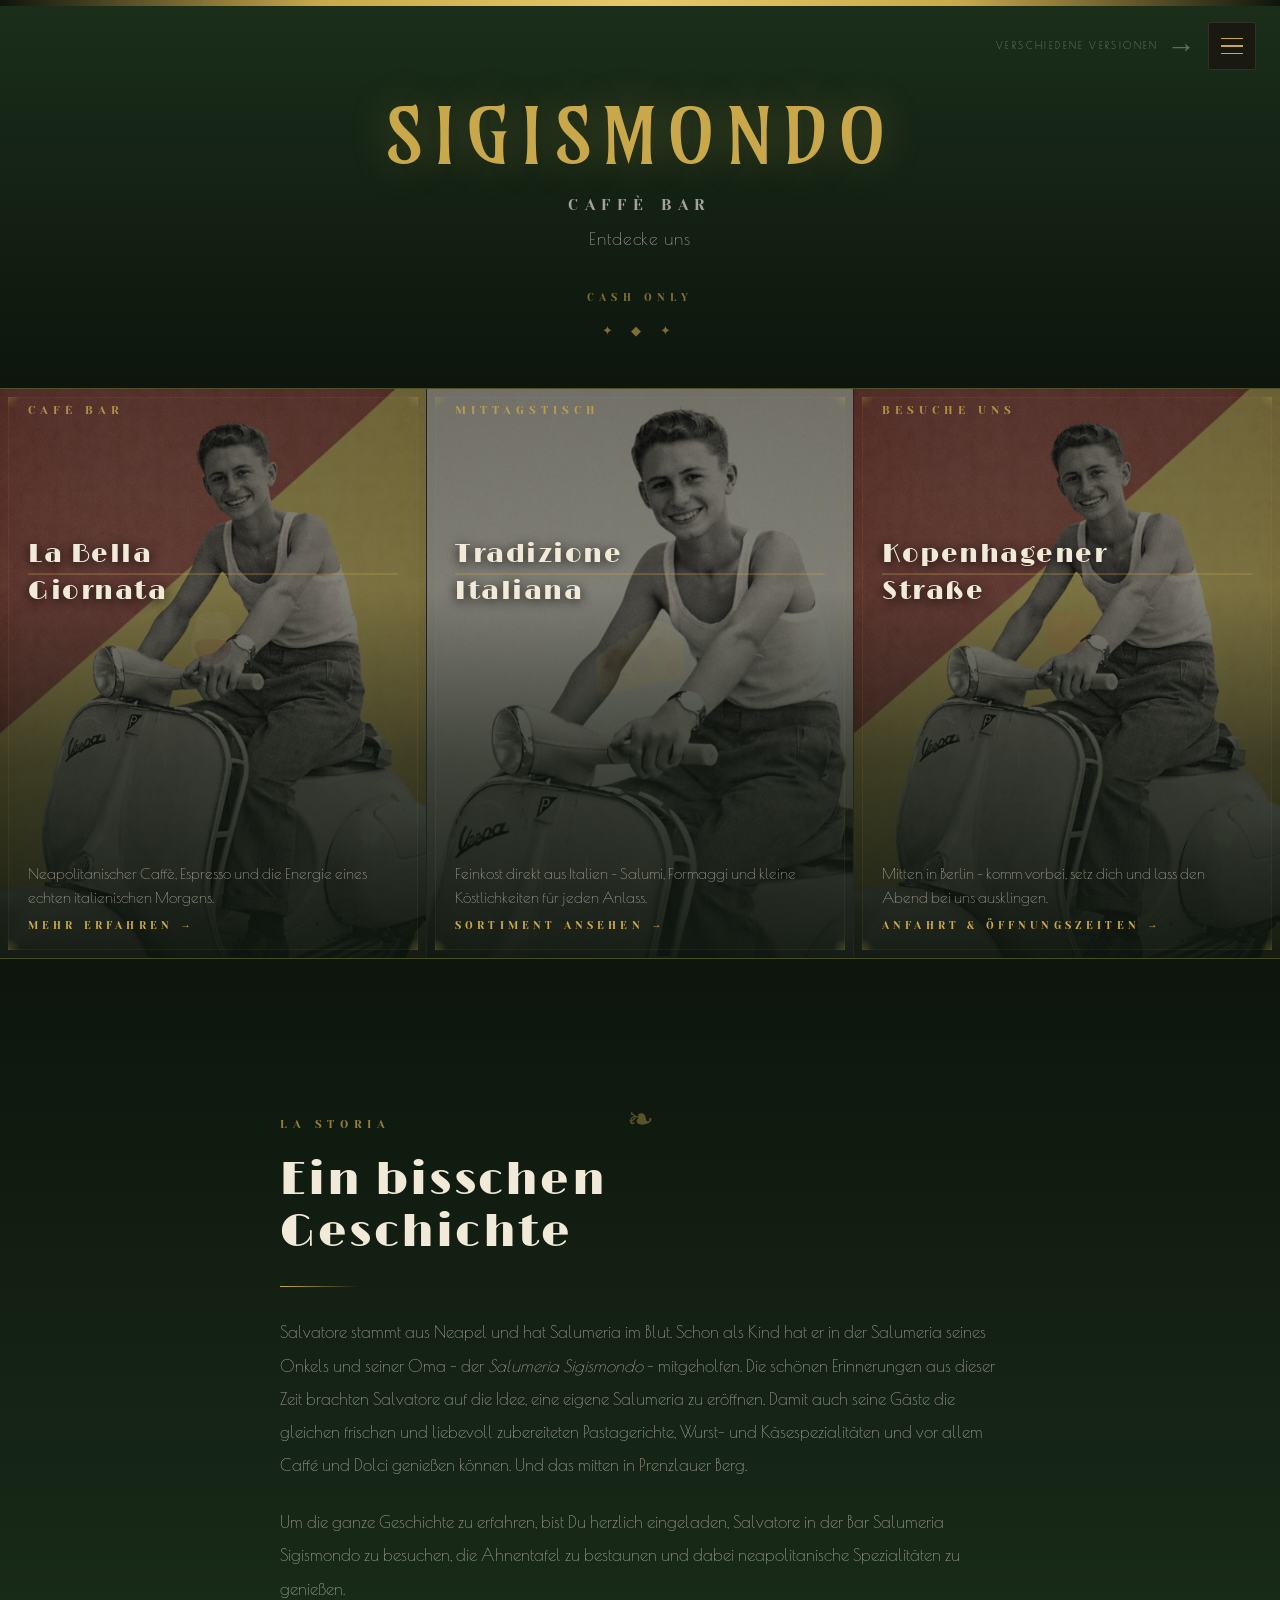
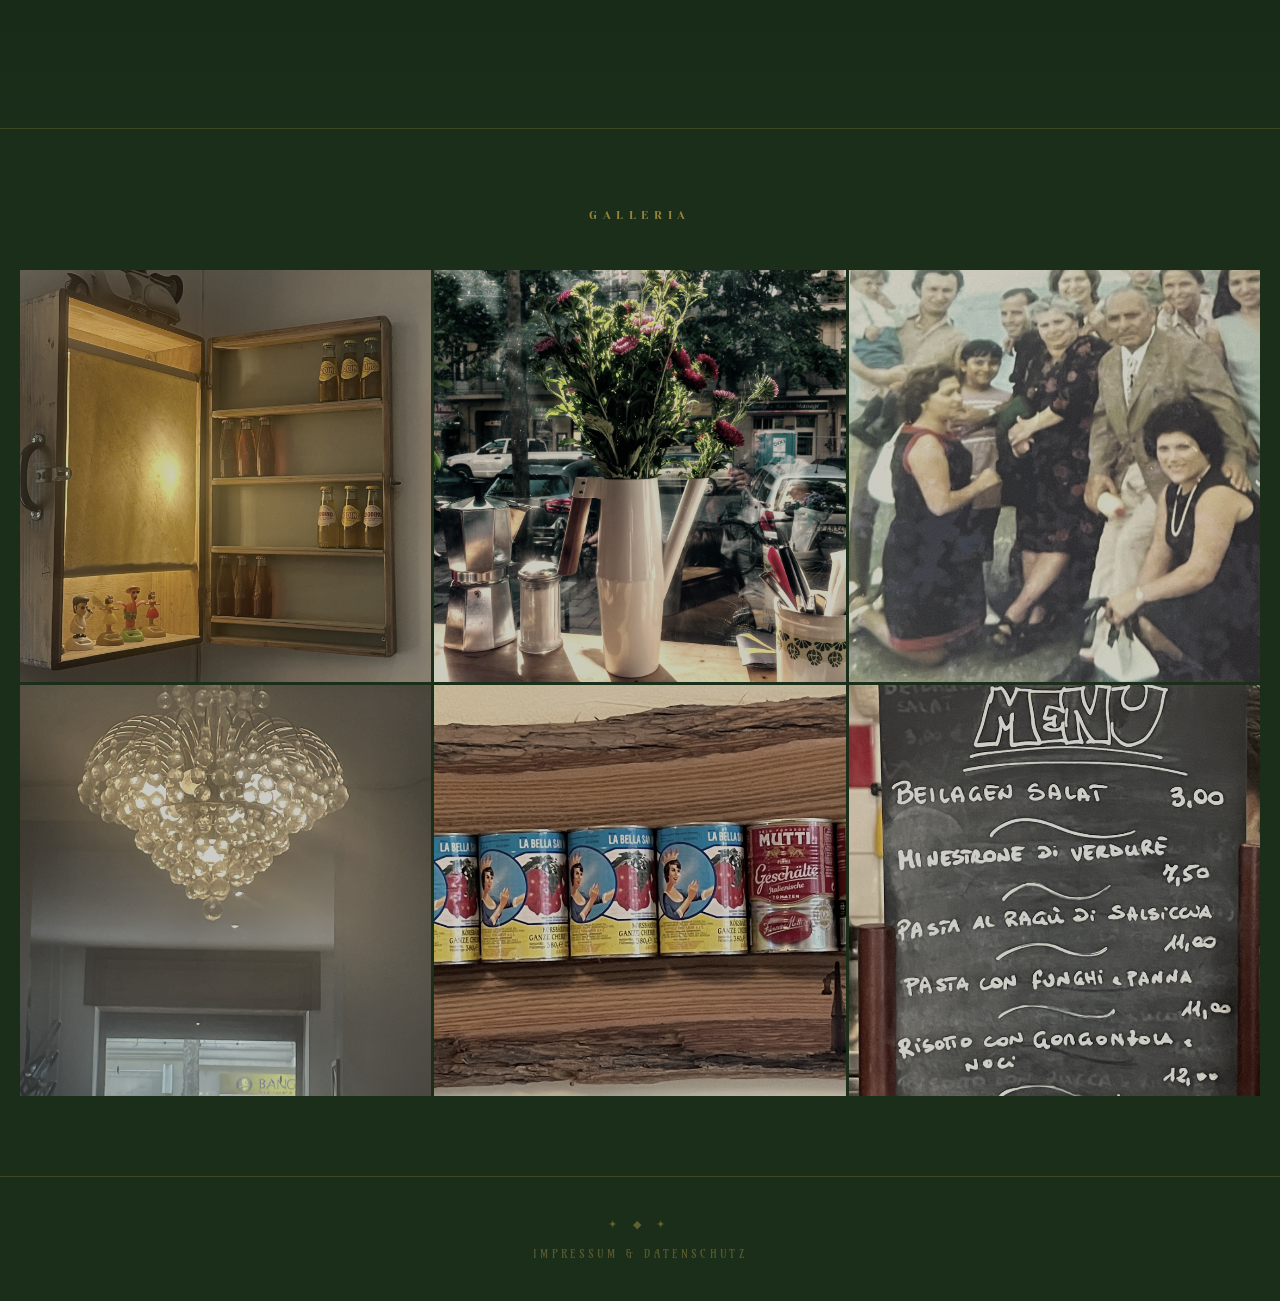
==== commit b8e33f59: "artnouve Anpassungen" ====
--- a/pages-html/artnouveau.html
+++ b/pages-html/artnouveau.html
@@ -63,11 +63,19 @@
           <h2 class="modul-titel modul-titel-split">
             <span class="titolo-top line-first">La Bella</span>
             <span class="titolo-bottom">Giornata</span>
-          </h2>
-        <p class="modul-text">Neapolitanischer Caffè, Espresso und die Energie eines echten italienischen Morgens.</p>
-        <button class="modul-btn" data-drawer="drawer-1">Mehr erfahren →</button>
-      </div>
-    </div>
+
+
+
+
+
+                    </h2>
+        <div class="modul-bottom">
+          <p class="modul-text">Neapolitanischer Caffè, Espresso und die Energie eines echten italienischen Morgens.</p>
+          <button class="modul-btn" data-drawer="drawer-1">Mehr erfahren →</button>
+        </div>
+      </div>
+    </div>
+
 
     <!-- Modul 2 -->
     <div class="modul">
@@ -81,11 +89,19 @@
           <h2 class="modul-titel modul-titel-split">
             <span class="titolo-top line-first middle">Tradizione</span>
             <span class="titolo-bottom middle">Italiana</span>
-          </h2>
-        <p class="modul-text">Feinkost direkt aus Italien – Salumi, Formaggi und kleine Köstlichkeiten für jeden Anlass.</p>
-        <button class="modul-btn" data-drawer="drawer-2">Sortiment ansehen →</button>
-      </div>
-    </div>
+
+
+
+
+
+                    </h2>
+        <div class="modul-bottom">
+          <p class="modul-text">Feinkost direkt aus Italien – Salumi, Formaggi und kleine Köstlichkeiten für jeden Anlass.</p>
+          <button class="modul-btn" data-drawer="drawer-2">Sortiment ansehen →</button>
+        </div>
+      </div>
+    </div>
+
 
     <!-- Modul 3 -->
     <div class="modul">
@@ -99,11 +115,19 @@
           <h2 class="modul-titel modul-titel-split">
             <span class="titolo-top line-first">Kopenhagener</span>
             <span class="titolo-bottom">Straße</span>
-          </h2>
-        <p class="modul-text">Mitten in Berlin – komm vorbei, setz dich und lass den Abend bei uns ausklingen.</p>
-        <button class="modul-btn" data-drawer="drawer-3">Anfahrt & Öffnungszeiten →</button>
-      </div>
-    </div>
+
+
+
+
+
+                    </h2>
+        <div class="modul-bottom">
+          <p class="modul-text">Mitten in Berlin – komm vorbei, setz dich und lass den Abend bei uns ausklingen.</p>
+          <button class="modul-btn" data-drawer="drawer-3">Anfahrt & Öffnungszeiten →</button>
+        </div>
+      </div>
+    </div>
+
 
   </div>
 
--- a/css/artnouveau.css
+++ b/css/artnouveau.css
@@ -3,7 +3,7 @@
    Dunkel, floral, dramatisch — wie ein Pariser Plakat 1900
    ═══════════════════════════════════════════ */
 
-@import url('https://fonts.googleapis.com/css2?family=Cinzel:wght@400;600&family=Cinzel+Decorative:wght@400&family=Cormorant+Garamond:ital,wght@0,300;0,400;1,300;1,400&display=swap');
+@import url('https://fonts.googleapis.com/css2?family=Amarante&family=Limelight&family=Poiret+One&family=Yeseva+One&display=swap');
 
 :root {
   --an-vert:        #1a2e1a;   /* tiefes Flaschengrün */
@@ -16,9 +16,9 @@
   --an-rouge:       #8b2020;   /* dunkles Weinrot */
   --an-noir:        #0d150d;
 
-  --font-display: 'Cinzel Decorative', serif;
-  --font-heading: 'Cinzel', serif;
-  --font-body:    'Cormorant Garamond', serif;
+  --font-display: 'Limelight', serif;
+  --font-heading: 'Yeseva One', serif;
+  --font-body:    'Poiret One', sans-serif;
 
   /* Override base tokens */
   --dark:      var(--an-noir);
@@ -46,6 +46,16 @@
   font-family: var(--font-body);
 }
 
+/* Global type overrides */
+h1 {
+  font-family: 'Amarante', serif;
+}
+
+p {
+  font-family: var(--font-body);
+}
+
+
 /* ══════════════════════════════════════
    ORNAMENTE — SVG Florale Dekorationen
    ══════════════════════════════════════ */
@@ -78,13 +88,14 @@
 }
 
 .header-titel {
-  font-family: var(--font-display);
+  font-family: 'Amarante', serif;
   font-size: clamp(2.8rem, 6vw, 5rem);
   letter-spacing: 0.12em;
   color: var(--an-gold);
   text-shadow: 0 0 40px rgba(201, 168, 76, 0.3);
   margin-bottom: 8px;
 }
+
 
 .header-untertitel {
   font-family: var(--font-heading);
@@ -99,7 +110,7 @@
 .header-cta {
   font-family: var(--font-body);
   font-size: 1.1rem;
-  font-style: italic;
+  font-style: normal;
   color: var(--an-cream-dim);
   text-transform: none;
   letter-spacing: 0.05em;
@@ -201,7 +212,7 @@
 
 .modul-text {
   font-family: var(--font-body);
-  font-style: italic;
+  font-style: normal;
   font-size: 0.95rem;
   color: var(--an-cream-dim);
   line-height: 1.6;
@@ -280,7 +291,7 @@
 }
 
 .storia-text {
-  font-style: italic;
+  font-style: normal;
   color: var(--an-cream-dim);
   line-height: 2;
 }
@@ -336,7 +347,7 @@
 }
 
 .drawer-text {
-  font-style: italic;
+  font-style: normal;
   line-height: 1.9;
   color: var(--an-cream-dim);
 }
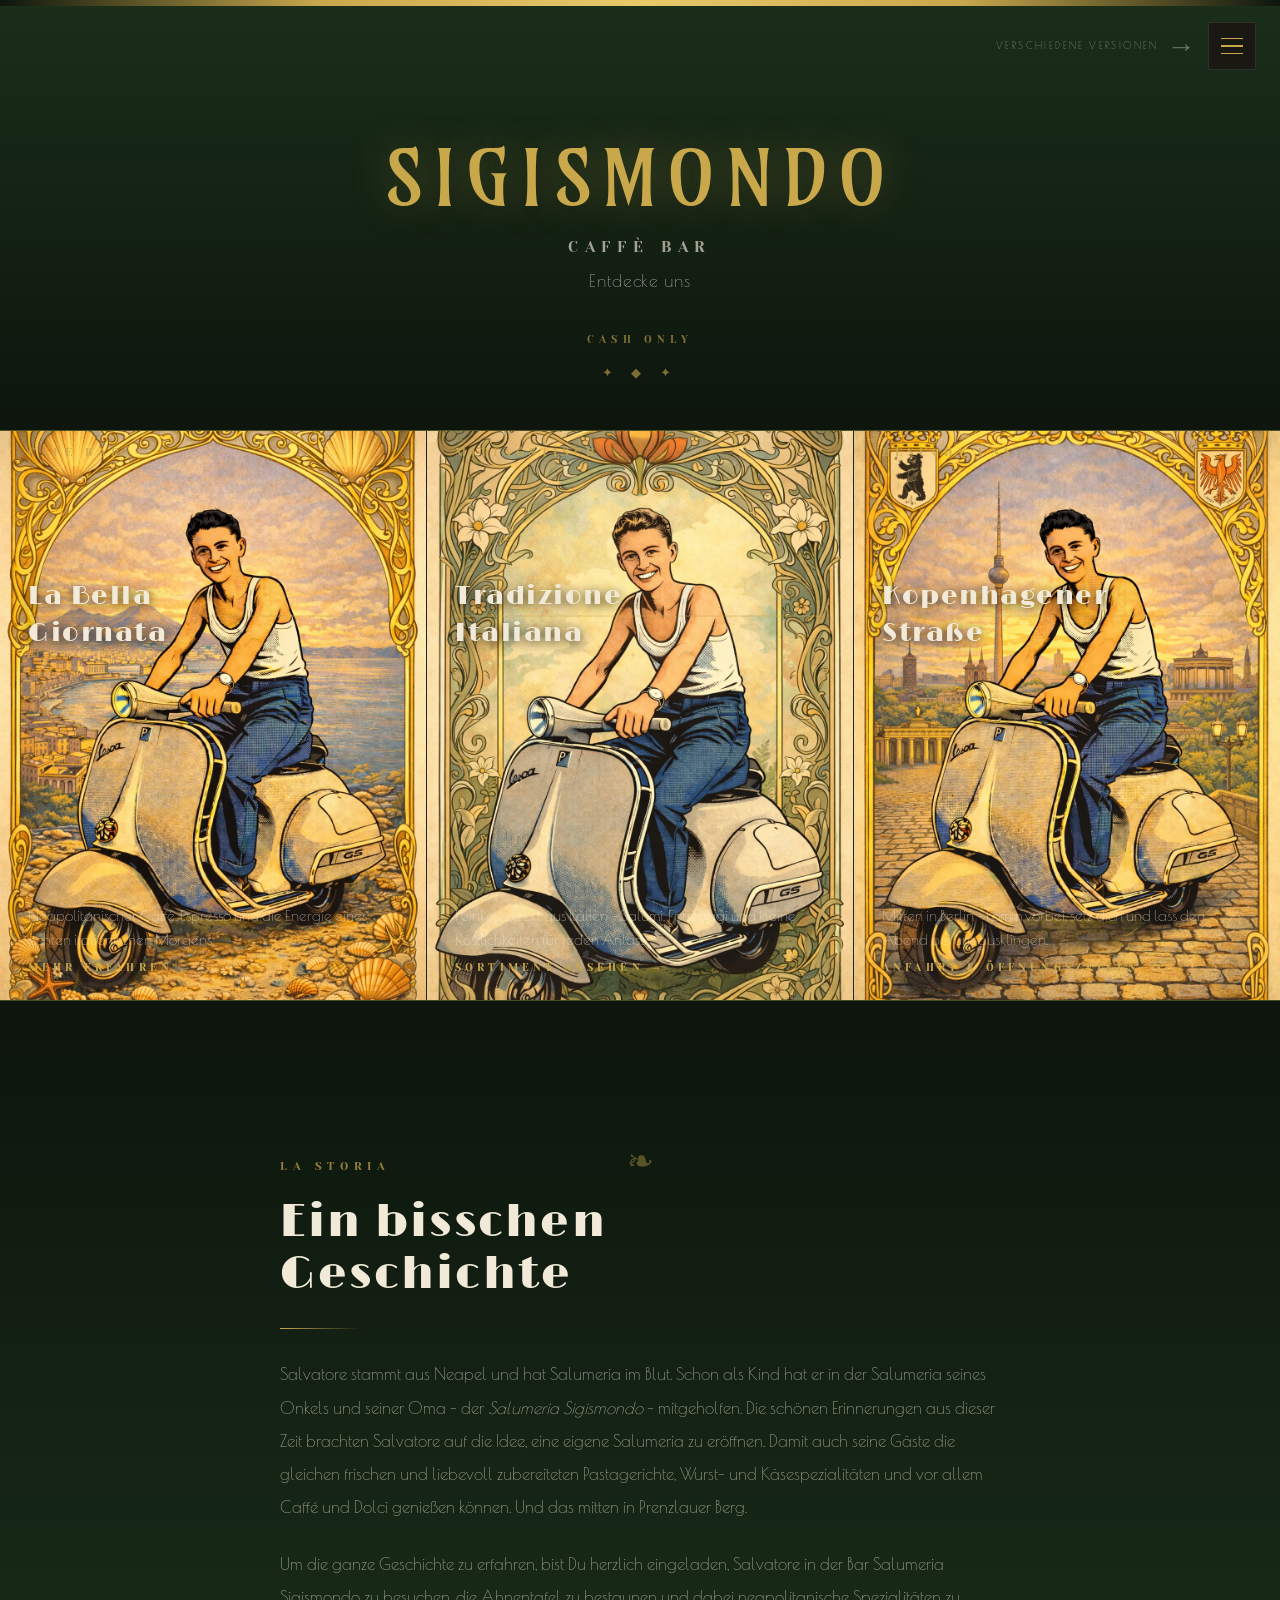
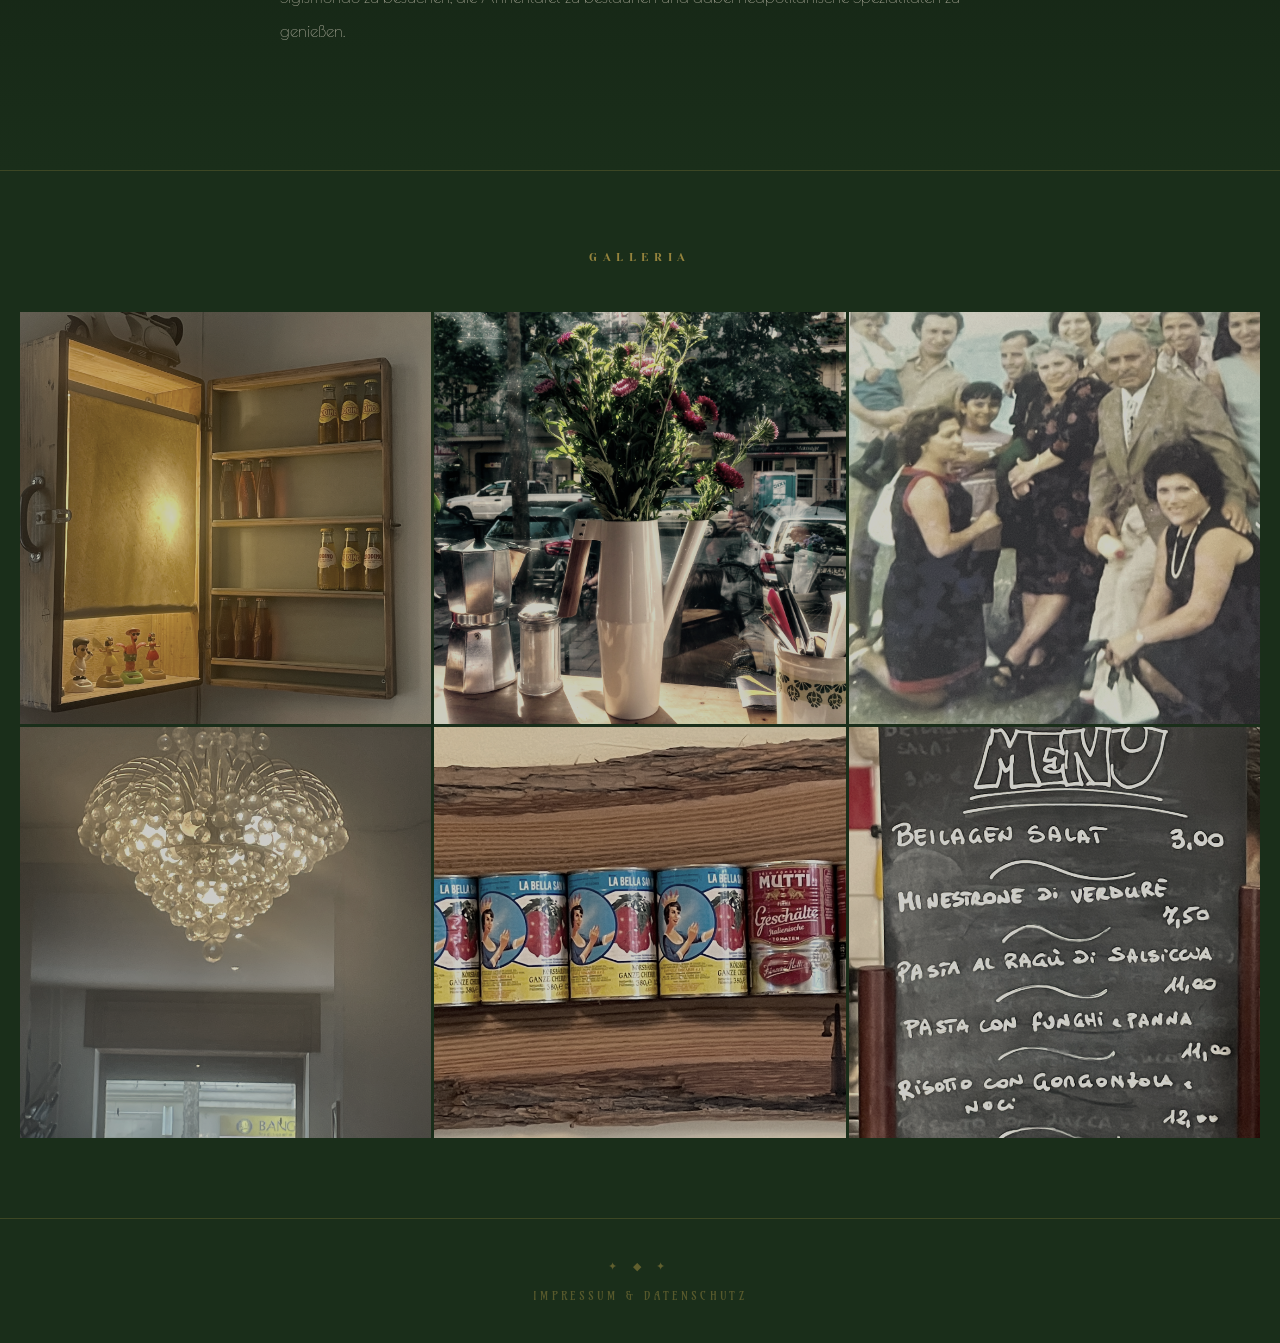
==== commit 2c519abd: "Art Nouveau Fotos ... angehaucht im Stil" ====
--- a/pages-html/artnouveau.html
+++ b/pages-html/artnouveau.html
@@ -31,6 +31,7 @@
       <li><a href="pop.html"   class="burger-nav-link">Blue-Azul</a></li>
       <li><a href="italian.html" class="burger-nav-link">Italian</a></li>
       <li><a href="/pages-html/artnouveau.html" class="burger-nav-link">Art Nouveau</a></li>
+      <li><a href="/pages-html/comic.html" class="burger-nav-link">Comic</a></li>
     </ul>
     <div class="burger-nav-divider"></div>
 
@@ -53,8 +54,8 @@
 
     <!-- Modul 1 -->
     <div class="modul">
-      <img class="modul-bg" src="/assets/vespa-rot-gelb.webp" alt="Bar">
-      <div class="placeholder-icon">🍷</div>
+      <img class="modul-bg" src="/assets/JugendstilNapoli01.webp" alt="Bar">
+      <div class="placeholder-icon"></div>
       <div class="modul-accent"></div>
       <div class="modul-overlay"></div>
       <div class="modul-arrow" data-drawer="drawer-1">→</div>
@@ -79,8 +80,8 @@
 
     <!-- Modul 2 -->
     <div class="modul">
-      <img class="modul-bg" src="/assets/vespa-weiss.webp" alt="Salumeria">
-      <div class="placeholder-icon">🧀</div>
+      <img class="modul-bg" src="/assets/Jugendstil01.webp" alt="Salumeria">
+      <div class="placeholder-icon"></div>
       <div class="modul-accent"></div>
       <div class="modul-overlay"></div>
       <div class="modul-arrow" data-drawer="drawer-2">→</div>
@@ -105,8 +106,8 @@
 
     <!-- Modul 3 -->
     <div class="modul">
-      <img class="modul-bg" src="/assets/vespa-rot-gelb.webp" alt="Location">
-      <div class="placeholder-icon">📍</div>
+      <img class="modul-bg" src="/assets/JugendstilBerlin01.webp" alt="Location">
+      <div class="placeholder-icon"></div>
       <div class="modul-accent"></div>
       <div class="modul-overlay"></div>
       <div class="modul-arrow" data-drawer="drawer-3">→</div>
--- a/css/base.css
+++ b/css/base.css
@@ -1,40 +1,44 @@
 /* ═══════════════════════════════════════════
    BASE.CSS — Sigismondo · Strukturelle Basis
-   Gilt für alle Seiten. Keine Theme-Werte hier.
+   Nur Layout & Struktur. Keine Theme-Farben.
+   Farb-Fallbacks: schwarz / weiß / neutral.
    ═══════════════════════════════════════════ */
 
 
 /* ══════════════════════════════════════
-   DESIGN TOKENS
+   DESIGN TOKENS — neutral / strukturell
    ══════════════════════════════════════ */
 
 :root {
-  --cream:      #f5f0e8;
+  /* Farben: nur neutrale Fallbacks — werden von jeder Seite überschrieben */
+  --cream:      #ffffff;
   --white:      #ffffff;
-  --warm-gray:  #8c7b6b;
-  --red:        #eb4734;
-  --gold:       #e6aa57;
-
-  --dark:       #1a1611;
-  --accent:     #eb4734;
-  --highlight:  #5dd115;
-
-  --font-display: 'Playfair Display', serif;
-  --font-body:    'Cormorant Garamond', serif;
-
+  --warm-gray:  #888888;
+  --red:        #000000;
+  --gold:       #000000;
+  --dark:       #000000;
+  --accent:     #000000;
+  --highlight:  #000000;
+
+  /* Fonts: generische Fallbacks — werden von jeder Seite überschrieben */
+  --font-display: serif;
+  --font-body:    sans-serif;
+
+  /* Header Tokens — Größen/Abstände strukturell, Farben neutral */
   --header-size:          0.75rem;
   --header-spacing:       0.3em;
   --header-h1-size:       2.8rem;
   --header-h1-spacing:    0.18em;
   --header-h1-transform:  uppercase;
   --header-h1-style:      normal;
-  --header-h1-color:      var(--highlight);
+  --header-h1-color:      #000000;
   --header-h3-size:       1.8rem;
   --header-h3-spacing:    0.1em;
   --header-h3-transform:  uppercase;
   --header-h3-style:      normal;
-  --header-h3-color:      var(--cream);
-
+  --header-h3-color:      #000000;
+
+  /* Modul Tokens */
   --modul-nummer-weight:  bold;
   --modul-nummer-style:   normal;
   --modul-titel-style:    normal;
@@ -44,11 +48,13 @@
   --modul-btn-spacing:    0.28em;
   --modul-btn-style:      normal;
 
+  /* Burger */
   --burger-link-size:     2rem;
   --burger-link-style:    italic;
 
-  --drawer-bg:            #211c14;
-  --drawer-border:        rgba(255,255,255,0.10);
+  /* Drawer */
+  --drawer-bg:            #000000;
+  --drawer-border:        rgba(0,0,0,0.10);
   --drawer-titel-style:   bold;
 }
 
@@ -69,8 +75,8 @@
    ══════════════════════════════════════ */
 
 body {
-  background: var(--dark);
-  color: var(--cream);
+  background: #ffffff;
+  color: #000000;
   font-family: var(--font-body);
 }
 
@@ -81,11 +87,11 @@
 
 .section-header {
   text-align: center;
-  padding: 0 20px 40px;
+  padding: 0 0px 20px;
   letter-spacing: var(--header-spacing);
   text-transform: uppercase;
   font-size: var(--header-size);
-  color: var(--accent);
+  color: #000000;
 }
 
 .header-titel {
@@ -97,9 +103,10 @@
   font-style: var(--header-h1-style);
   color: var(--header-h1-color);
   font-weight: 400;
-  margin-top: 22px;
+  margin-top:4rem;
   margin-bottom: 12px;
 }
+
 
 .header-untertitel {
   display: block;
@@ -119,7 +126,7 @@
   font-size: 1.2rem;
   letter-spacing: 0.1em;
   text-transform: lowercase;
-  color: var(--red);
+  color: #000000;
   margin-bottom: 12px;
 }
 
@@ -143,9 +150,9 @@
   cursor: pointer;
 }
 
-.modul:nth-child(1) { background: #2a2218; }
-.modul:nth-child(2) { background: #1e1d16; }
-.modul:nth-child(3) { background: #221a14; }
+.modul:nth-child(1) { background: #e0e0e0; }
+.modul:nth-child(2) { background: #e0e0e0; }
+.modul:nth-child(3) { background: #e0e0e0; }
 
 .modul-bg {
   position: absolute;
@@ -175,13 +182,13 @@
 .modul-overlay {
   position: absolute;
   inset: 0;
-  background: linear-gradient(to bottom, transparent 30%, rgba(10,8,5,0.3) 60%, rgba(10,8,5,0.85) 100%);
+  background: linear-gradient(to bottom, transparent 30%, rgba(0,0,0,0.3) 60%, rgba(0,0,0,0.85) 100%);
   z-index: 2;
   transition: opacity 0.5s ease;
 }
 
 .modul:hover .modul-overlay {
-  background: linear-gradient(to bottom, transparent 20%, rgba(10,8,5,0.4) 55%, rgba(10,8,5,0.92) 100%);
+  background: linear-gradient(to bottom, transparent 20%, rgba(0,0,0,0.4) 55%, rgba(0,0,0,0.92) 100%);
 }
 
 /* Nummer oben, Titel absolut zentriert, Text+Button absolut unten */
@@ -203,14 +210,14 @@
   font-style: var(--modul-nummer-style);
   letter-spacing: clamp(0.08em, 0.18vw, 0.22em);
   text-transform: uppercase;
-  color: var(--white);
+  color: #ffffff;
   line-height: 1.1;
   white-space: nowrap;
   overflow: hidden;
   text-overflow: ellipsis;
 }
 
-/* Titel: vertikal zentriert, animiert sich bei Hover/Active nach oben */
+/* Titel: vertikal zentriert */
 .modul-titel {
   position: absolute;
   top: 50%;
@@ -222,7 +229,7 @@
   font-style: var(--modul-titel-style);
   font-weight: var(--modul-titel-weight);
   line-height: 0.95;
-  color: var(--cream);
+  color: #ffffff;
   margin: 0;
 }
 
@@ -257,10 +264,10 @@
   right: 0;
   bottom: 0;
   height: 1px;
-  background: var(--title-line-color, currentColor);
-}
-
-/* Wrapper: Text + Button immer unten, wächst nach oben */
+  background: var(--title-line-color, #ffffff);
+}
+
+/* Wrapper: Text + Button immer unten */
 .modul-bottom {
   position: absolute;
   bottom: 24px;
@@ -289,14 +296,14 @@
   letter-spacing: var(--modul-btn-spacing);
   text-transform: uppercase;
   background: transparent;
-  color: var(--gold);
+  color: #ffffff;
   border: none;
   padding-bottom: 3px;
   cursor: pointer;
   text-align: left;
 }
 
-.modul-btn:hover { color: var(--highlight); }
+.modul-btn:hover { color: #cccccc; }
 
 .modul-accent {
   position: absolute;
@@ -310,9 +317,9 @@
 
 .modul:hover .modul-accent { transform: scaleX(1); }
 
-.modul:nth-child(1) .modul-accent { background: var(--highlight); }
-.modul:nth-child(2) .modul-accent { background: var(--white); }
-.modul:nth-child(3) .modul-accent { background: var(--red); }
+.modul:nth-child(1) .modul-accent { background: #000000; }
+.modul:nth-child(2) .modul-accent { background: #ffffff; }
+.modul:nth-child(3) .modul-accent { background: #000000; }
 
 .modul + .modul { border-left: 1px solid rgba(255,255,255,0.06); }
 
@@ -335,8 +342,8 @@
 
 .section-storia {
   padding: 100px 20px;
-  background: var(--dark);
-  border-top: 4px solid rgba(185, 249, 8, 0.132);
+  background: #ffffff;
+  border-top: 1px solid #cccccc;
 }
 
 .storia-inner {
@@ -348,7 +355,7 @@
   font-size: 0.7rem;
   letter-spacing: 0.4em;
   text-transform: uppercase;
-  color: var(--warm-gray);
+  color: #888888;
   margin-bottom: 24px;
 }
 
@@ -357,26 +364,26 @@
   font-size: clamp(2rem, 3.5vw, 3rem);
   font-weight: 400;
   line-height: 1.15;
-  color: var(--cream);
+  color: #000000;
 }
 
 .storia-line {
   width: 40px;
   height: 1px;
-  background: var(--accent);
+  background: #000000;
   margin: 28px 0;
 }
 
 .storia-text {
   font-size: clamp(0.95rem, 1.3vw, 1.05rem);
   line-height: 1.85;
-  color: rgba(245, 240, 232, 0.72);
+  color: #333333;
   font-weight: 300;
   margin-bottom: 1.4em;
 }
 
 .storia-invite {
-  color: rgba(245, 240, 232, 0.48);
+  color: #666666;
   font-style: italic;
 }
 
@@ -387,7 +394,7 @@
 
 .section-events {
   padding: 100px 20px;
-  border-top: 1px solid rgba(255,255,255,0.06);
+  border-top: 1px solid #cccccc;
 }
 
 .events-inner {
@@ -399,7 +406,7 @@
   font-size: 0.7rem;
   letter-spacing: 0.4em;
   text-transform: uppercase;
-  color: var(--warm-gray);
+  color: #888888;
   margin-bottom: 24px;
 }
 
@@ -408,20 +415,20 @@
   font-size: clamp(2rem, 3.5vw, 3rem);
   font-weight: 400;
   line-height: 1.15;
-  color: var(--cream);
+  color: #000000;
 }
 
 .events-line {
   width: 40px;
   height: 1px;
-  background: var(--accent);
+  background: #000000;
   margin: 28px 0;
 }
 
 .events-text {
   font-size: clamp(0.95rem, 1.3vw, 1.05rem);
   line-height: 1.85;
-  color: rgba(245, 240, 232, 0.72);
+  color: #333333;
   font-weight: 300;
   margin-bottom: 2em;
 }
@@ -431,16 +438,16 @@
   font-size: 0.7rem;
   letter-spacing: 0.3em;
   text-transform: uppercase;
-  color: var(--cream);
-  border: 1px solid rgba(245, 240, 232, 0.25);
+  color: #000000;
+  border: 1px solid #cccccc;
   padding: 14px 28px;
   text-decoration: none;
   transition: border-color 0.3s ease, color 0.3s ease;
 }
 
 .events-btn:hover {
-  border-color: var(--accent);
-  color: var(--accent);
+  border-color: #000000;
+  color: #000000;
 }
 
 
@@ -450,14 +457,14 @@
 
 .section-gallery {
   padding: 80px 20px;
-  border-top: 1px solid rgba(255,255,255,0.06);
+  border-top: 1px solid #cccccc;
 }
 
 .gallery-label {
   font-size: 0.7rem;
   letter-spacing: 0.4em;
   text-transform: uppercase;
-  color: var(--warm-gray);
+  color: #888888;
   text-align: center;
   margin-bottom: 48px;
 }
@@ -471,7 +478,7 @@
 .gallery-item {
   aspect-ratio: 1 / 1;
   overflow: hidden;
-  background: #2a2218;
+  background: #e0e0e0;
 }
 
 .gallery-item img {
@@ -494,7 +501,7 @@
 
 footer {
   padding: 40px 24px;
-  border-top: 1px solid rgba(255,255,255,0.06);
+  border-top: 1px solid #cccccc;
   text-align: center;
 }
 
@@ -502,7 +509,7 @@
   font-size: 0.7rem;
   letter-spacing: 0.3em;
   text-transform: uppercase;
-  color: rgba(255,255,255,0.18);
+  color: #cccccc;
   font-weight: 300;
 }
 
--- a/css/artnouveau.css
+++ b/css/artnouveau.css
@@ -411,3 +411,17 @@
   color: rgba(201, 168, 76, 0.35);
   letter-spacing: 0.3em;
 }
+
+
+/* ── Modul Bilder: Filter und Overlay entfernen ── */
+.modul-bg {
+  filter: none;
+}
+
+.modul::before {
+  opacity: 0;
+}
+
+.modul-overlay {
+  background: none;
+}
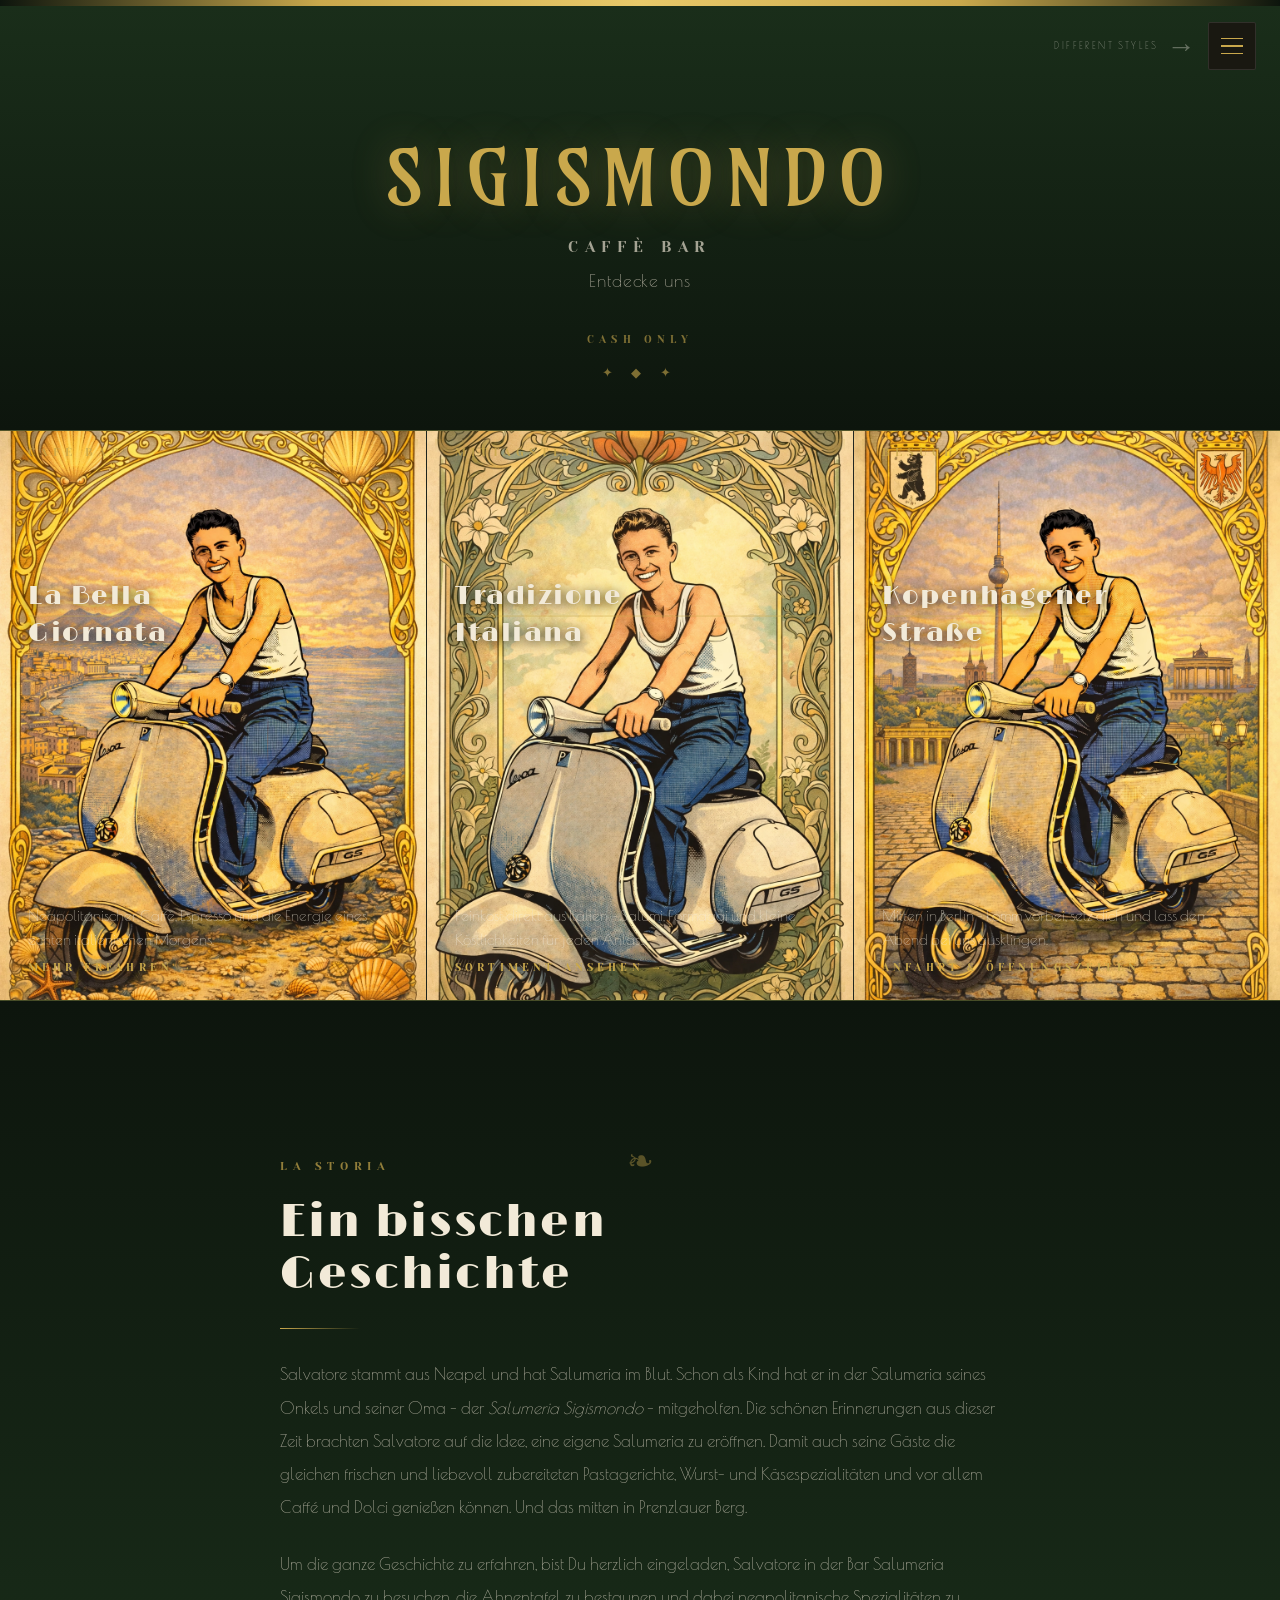
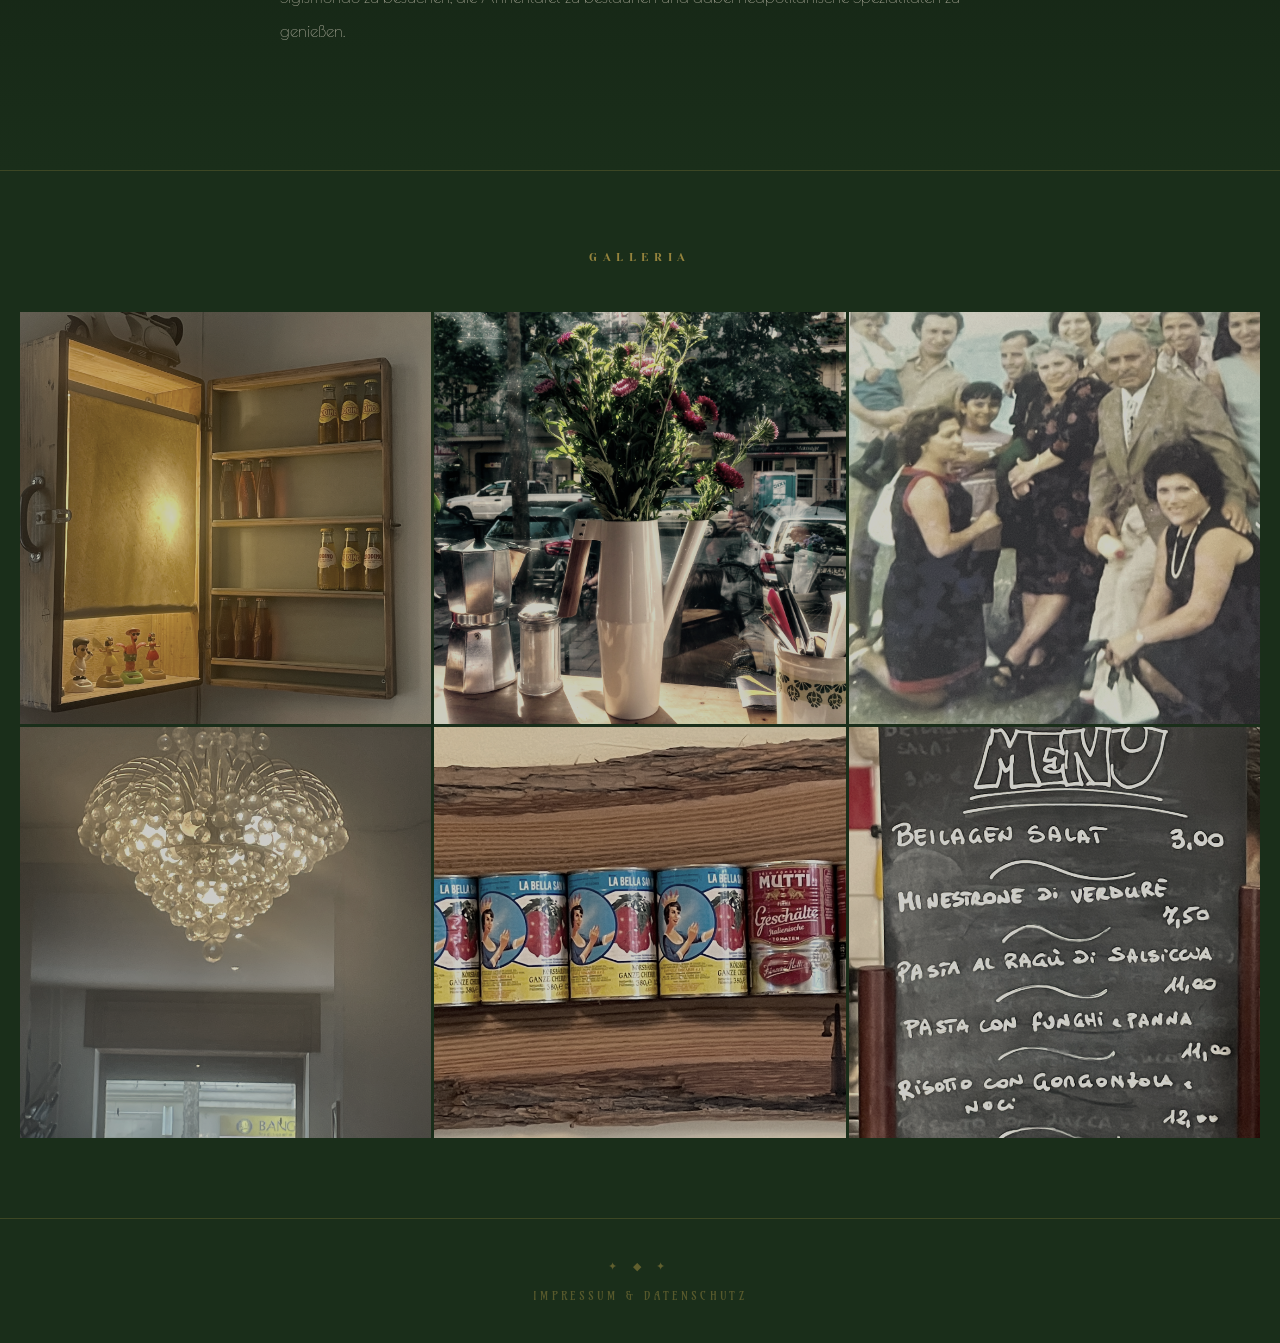
==== commit 76b698ac: "burger label text" ====
--- a/pages-html/artnouveau.html
+++ b/pages-html/artnouveau.html
@@ -14,7 +14,7 @@
 <body>
 
 
-    <div class="burger-label"><span class="burger-label-text">Verschiedene Versionen</span></div>
+    <div class="burger-label"><span class="burger-label-text">different Styles</span></div>
   <!-- ── Burger Button ── -->
   <button class="burger-btn" id="burger-btn" aria-label="Menü öffnen">
     
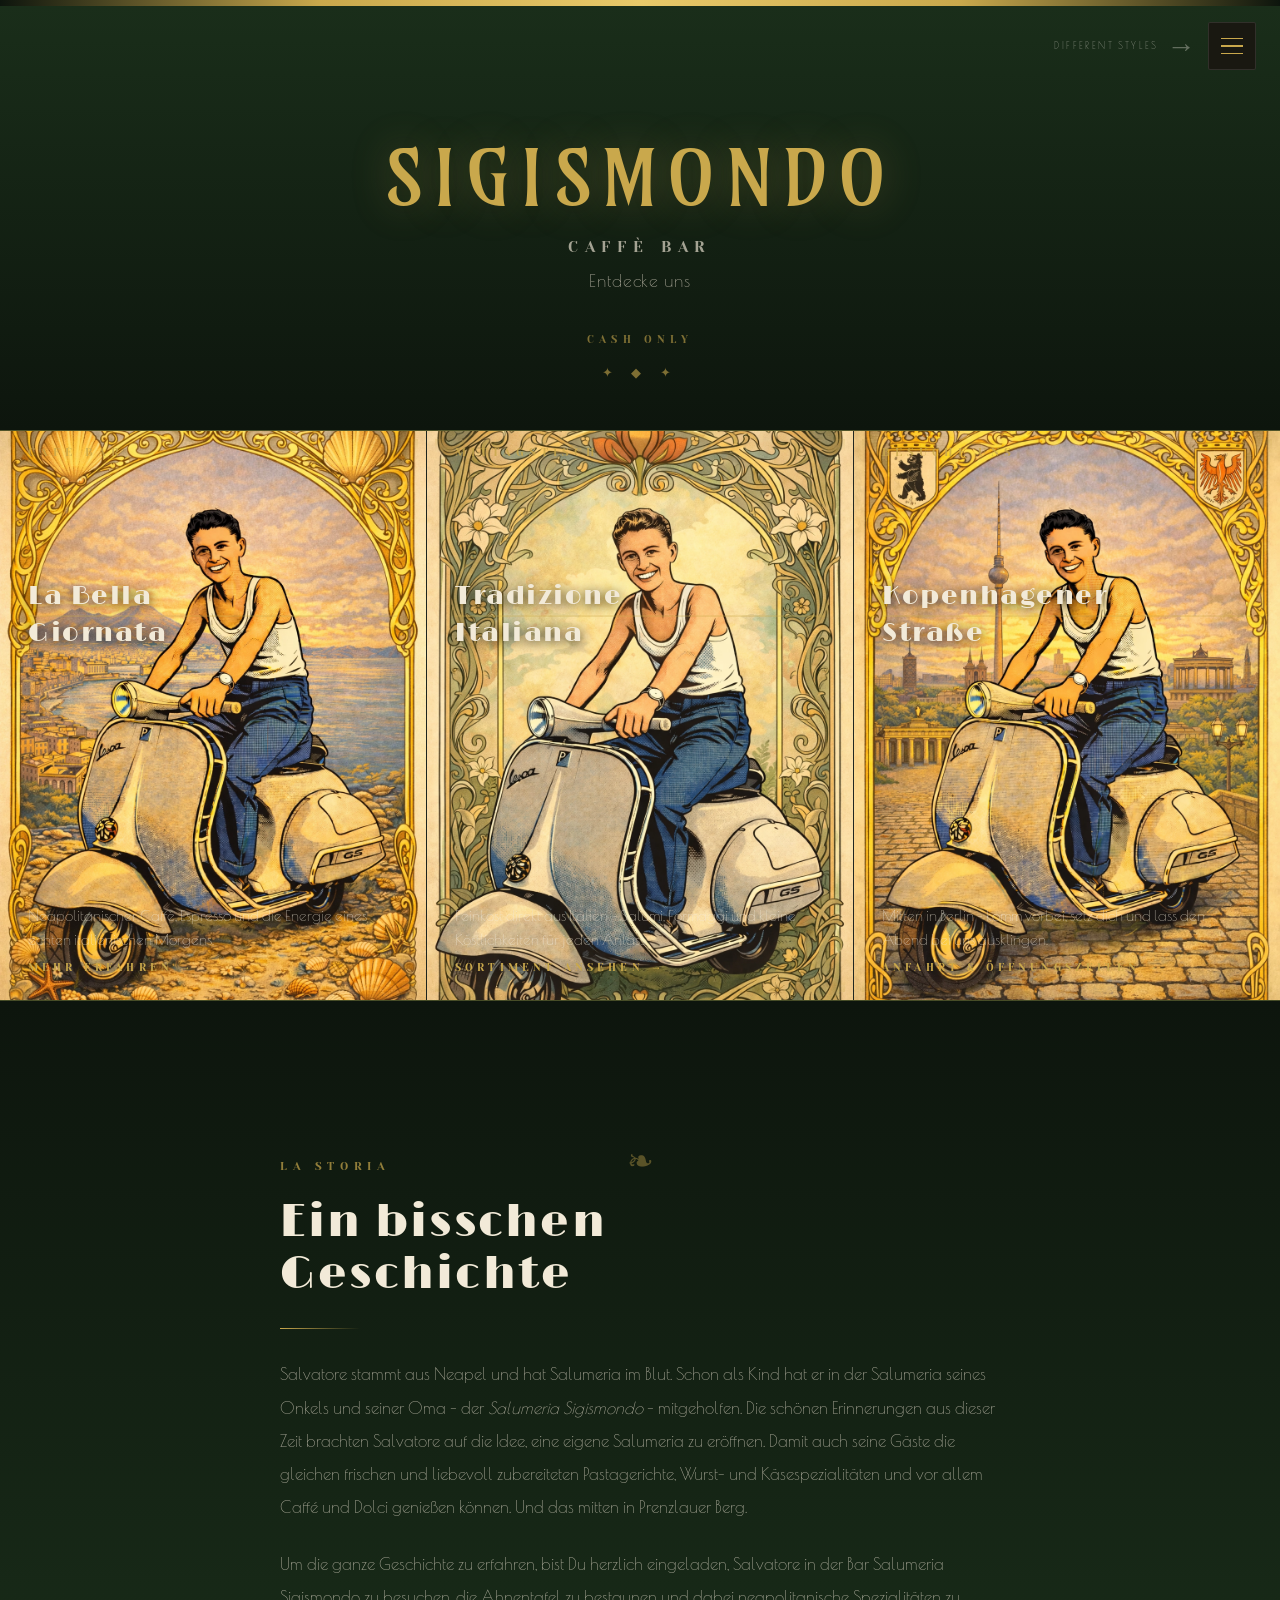
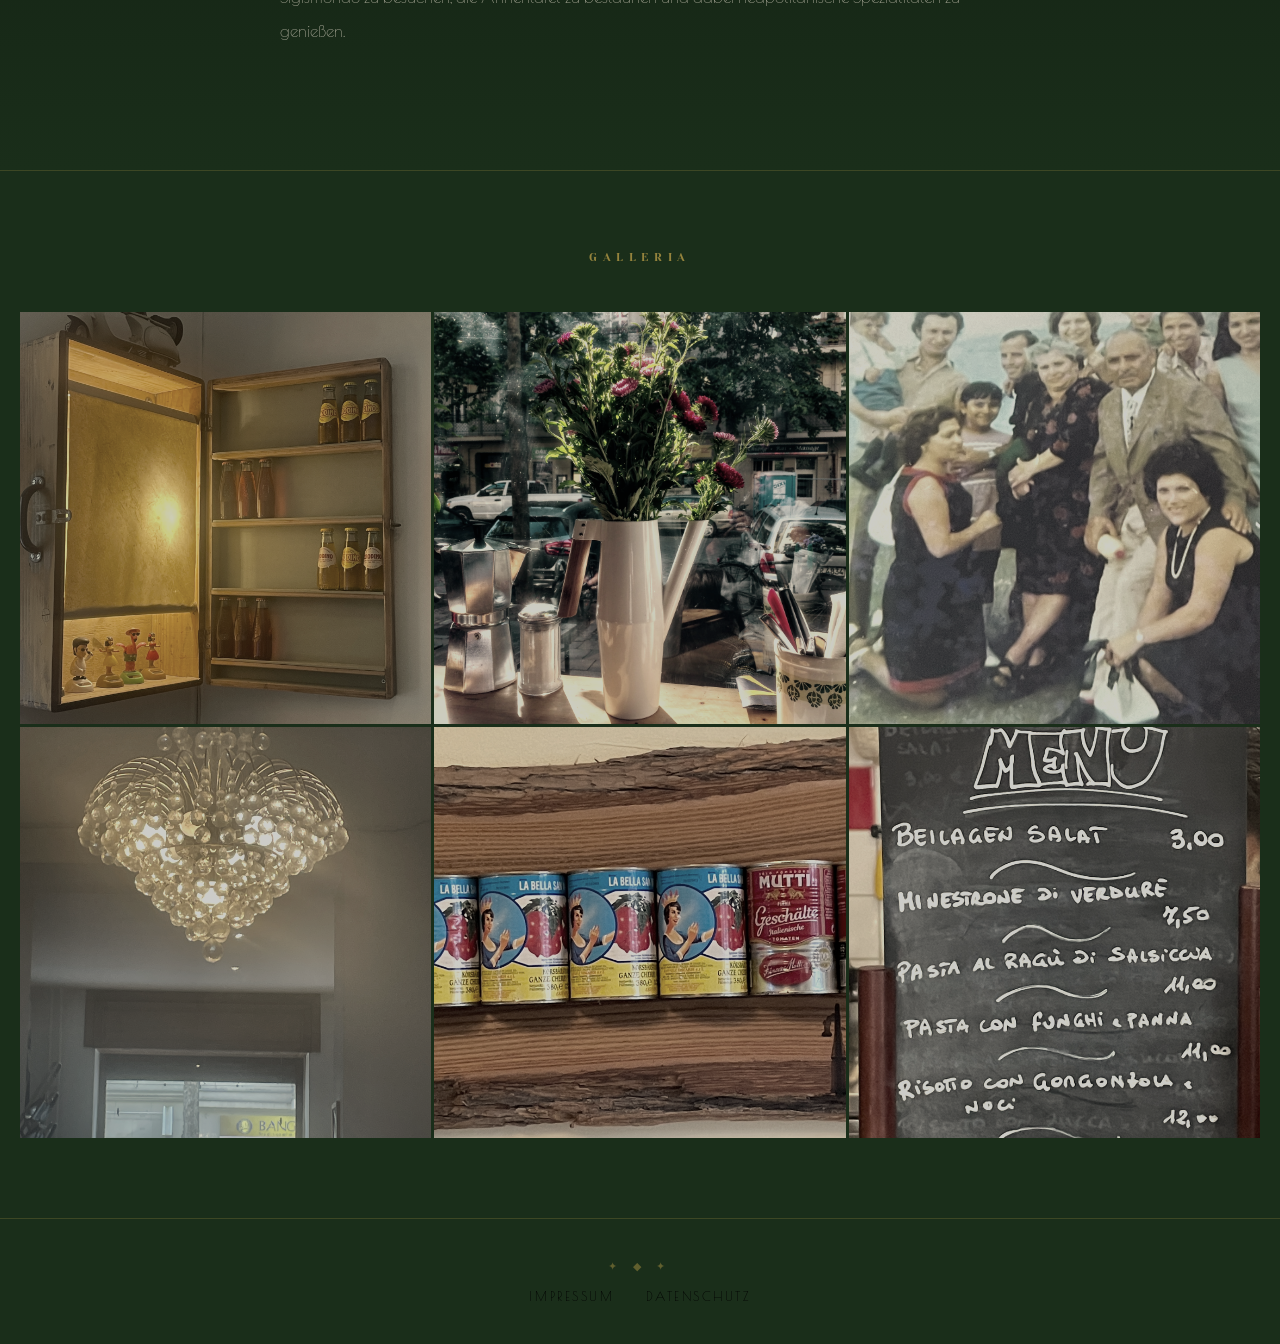
==== commit 0bce1e30: "impressum datenschutz html und css" ====
--- a/pages-html/artnouveau.html
+++ b/pages-html/artnouveau.html
@@ -170,9 +170,12 @@
     </div>
   </section>
 
-  <footer>
-    <h1 class="footer-impressum">Impressum & Datenschutz</h1>
-  </footer>
+<footer>
+  <nav class="footer-links">
+    <a href="/pages-html/impressum-datenschutz.html">Impressum</a>
+    <a href="/pages-html/impressum-datenschutz.html">Datenschutz</a>
+  </nav>
+</footer>
 
   <div class="drawer-backdrop" id="drawer-backdrop"></div>
 
--- a/css/base.css
+++ b/css/base.css
@@ -587,3 +587,29 @@
   .modul-titel { font-size: clamp(1.5rem, 2.2vw, 2.4rem); }
   .modul-bottom { opacity: 1 !important; pointer-events: auto !important; transform: none !important; }
 }
+
+
+.footer-links {
+  display: flex;
+  justify-content: center;
+  gap: 2rem;
+}
+
+.footer-links a {
+  text-decoration: none;
+  color: inherit;
+  font-size: 0.8rem;
+  letter-spacing: 0.2em;
+  text-transform: uppercase;
+}
+
+.footer-links a:hover {
+  opacity: 0.7;
+}
+
+@media (max-width: 768px) {
+  .footer-links {
+    flex-direction: column;
+    gap: 1rem;
+  }
+}
--- a/css/drawer.css
+++ b/css/drawer.css
@@ -62,6 +62,7 @@
   cursor: pointer;
   letter-spacing: 0.1em;
   transition: color 0.2s;
+  z-index: 40;
 }
 
 .drawer-close:hover { color: var(--cream); }
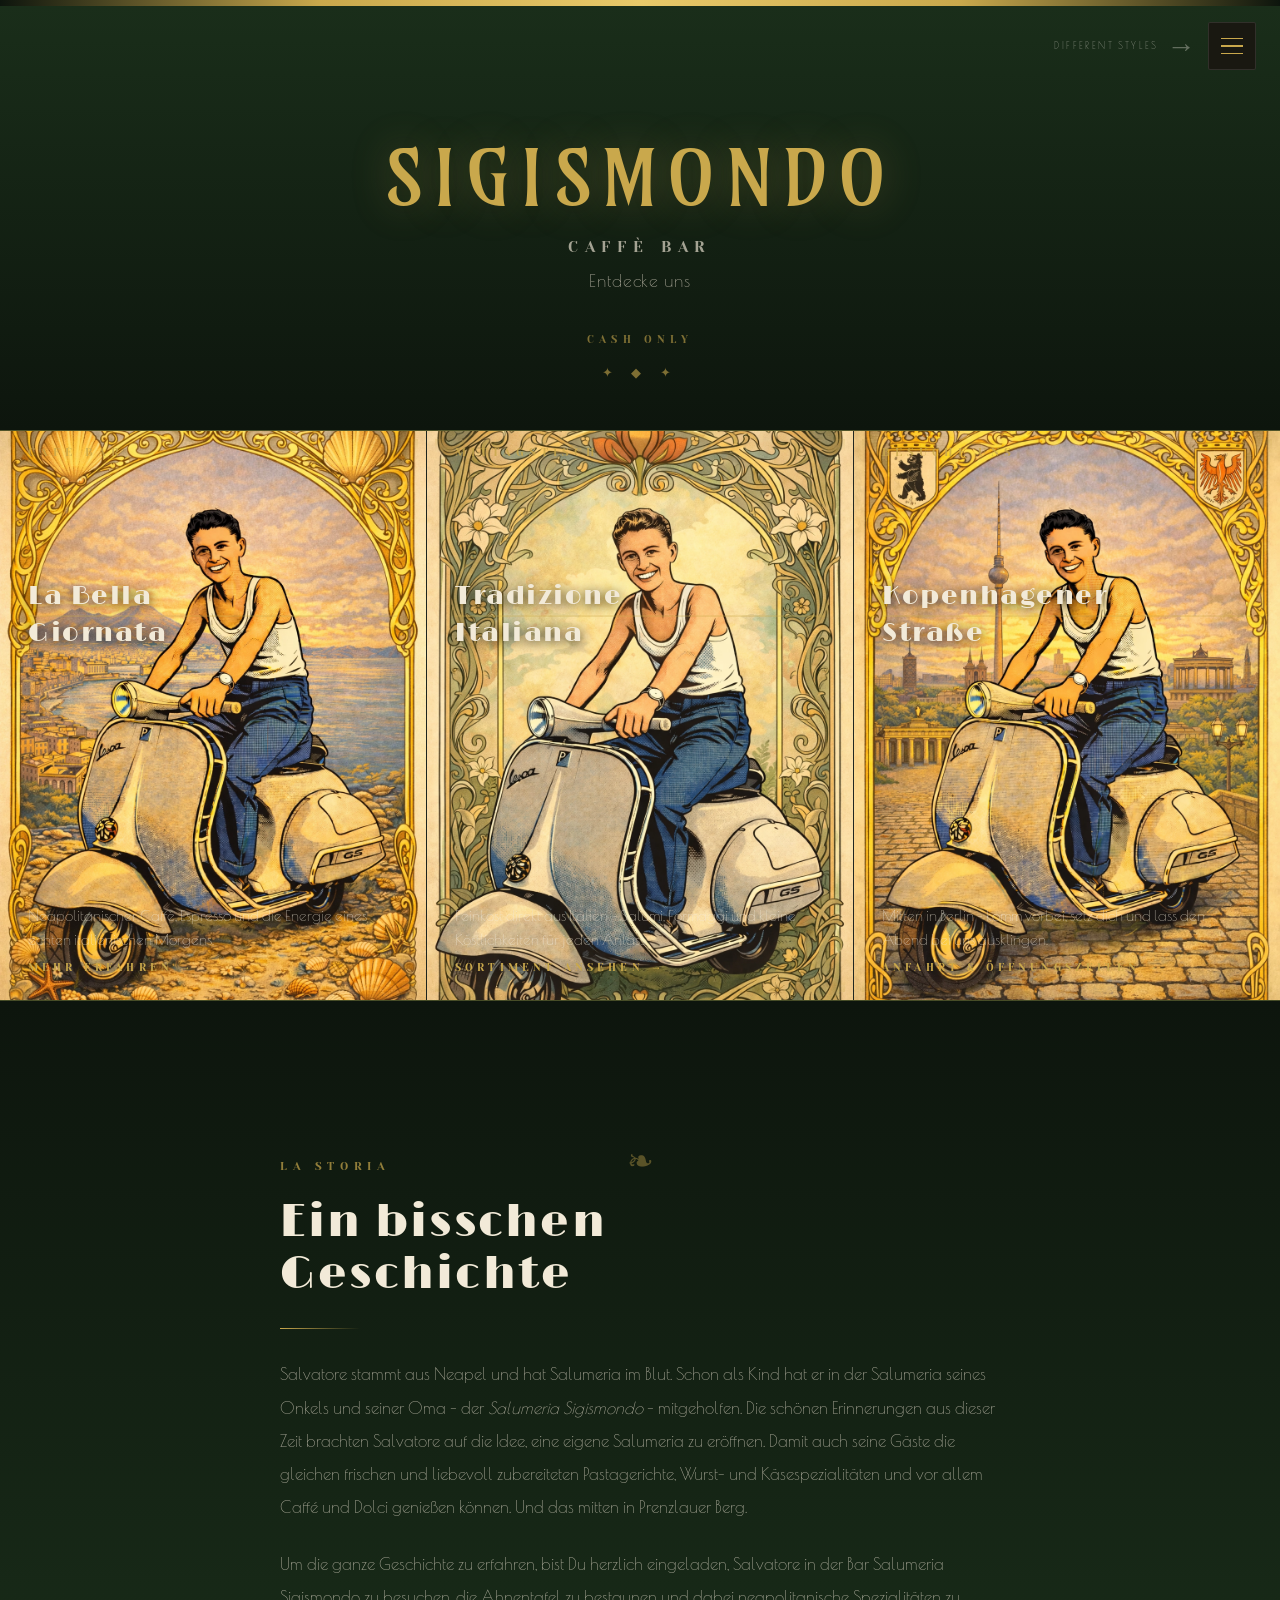
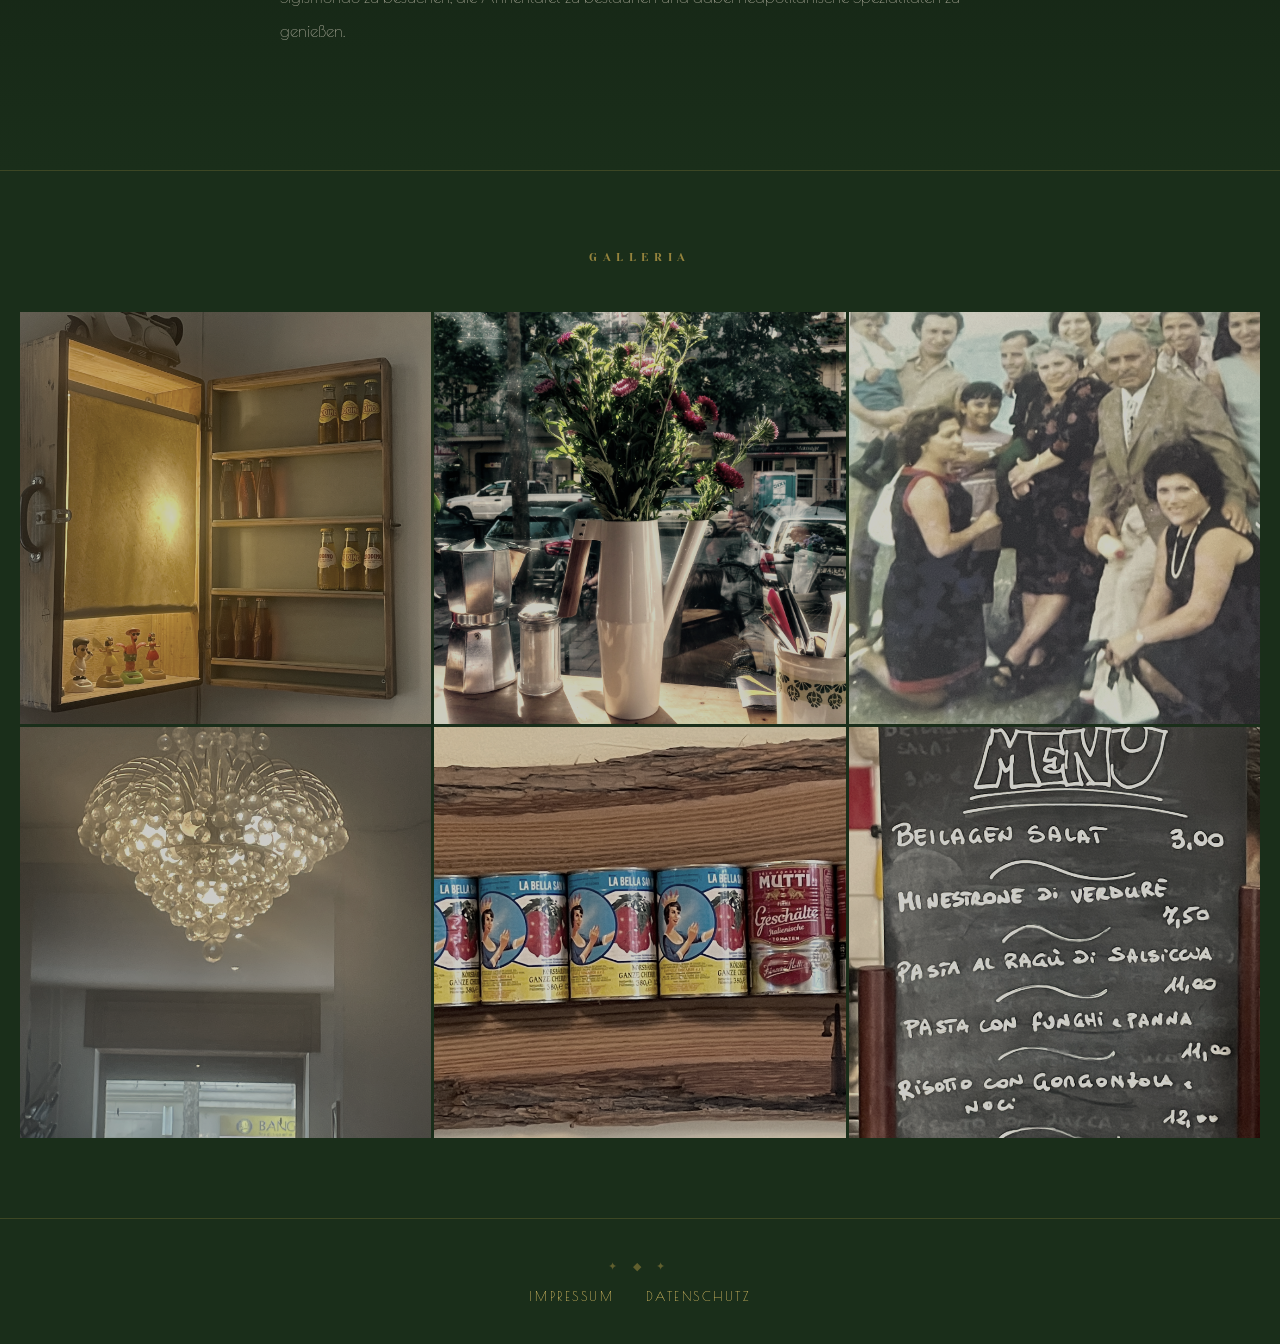
==== commit af356a21: "new images folder" ====
--- a/pages-html/artnouveau.html
+++ b/pages-html/artnouveau.html
@@ -54,7 +54,7 @@
 
     <!-- Modul 1 -->
     <div class="modul">
-      <img class="modul-bg" src="/assets/JugendstilNapoli01.webp" alt="Bar">
+      <img class="modul-bg" src="/assets/images/JugendstilNapoli01.webp" alt="Bar">
       <div class="placeholder-icon"></div>
       <div class="modul-accent"></div>
       <div class="modul-overlay"></div>
@@ -80,7 +80,7 @@
 
     <!-- Modul 2 -->
     <div class="modul">
-      <img class="modul-bg" src="/assets/Jugendstil01.webp" alt="Salumeria">
+      <img class="modul-bg" src="/assets/images/Jugendstil01.webp" alt="Salumeria">
       <div class="placeholder-icon"></div>
       <div class="modul-accent"></div>
       <div class="modul-overlay"></div>
@@ -106,7 +106,7 @@
 
     <!-- Modul 3 -->
     <div class="modul">
-      <img class="modul-bg" src="/assets/JugendstilBerlin01.webp" alt="Location">
+      <img class="modul-bg" src="/assets/images/JugendstilBerlin01.webp" alt="Location">
       <div class="placeholder-icon"></div>
       <div class="modul-accent"></div>
       <div class="modul-overlay"></div>
@@ -161,12 +161,12 @@
   <section class="section-gallery">
     <div class="gallery-label"><span class="gallery-label-text">Galleria</span></div>
     <div class="gallery-grid">
-      <div class="gallery-item"><img src="/assets/koffer.JPG" alt="Sigismondo"></div>
-      <div class="gallery-item"><img src="/assets/kanne_fenster.JPG" alt="Sigismondo"></div>
-      <div class="gallery-item"><img src="/assets/laFamiglia.JPG" alt="Sigismondo"></div>
-      <div class="gallery-item"><img src="/assets/kronleuchter.JPG" alt="Sigismondo"></div>
-      <div class="gallery-item"><img src="/assets/tomaten.JPG" alt="Sigismondo"></div>
-      <div class="gallery-item"><img src="/assets/mittagstisch.JPG" alt="Sigismondo"></div>
+      <div class="gallery-item"><img src="/assets/images/koffer.JPG" alt="Sigismondo"></div>
+      <div class="gallery-item"><img src="/assets/images/kanne_fenster.JPG" alt="Sigismondo"></div>
+      <div class="gallery-item"><img src="/assets/images/laFamiglia.JPG" alt="Sigismondo"></div>
+      <div class="gallery-item"><img src="/assets/images/kronleuchter.JPG" alt="Sigismondo"></div>
+      <div class="gallery-item"><img src="/assets/images/tomaten.JPG" alt="Sigismondo"></div>
+      <div class="gallery-item"><img src="/assets/images/mittagstisch.JPG" alt="Sigismondo"></div>
     </div>
   </section>
 
--- a/css/artnouveau.css
+++ b/css/artnouveau.css
@@ -424,4 +424,9 @@
 
 .modul-overlay {
   background: none;
-}+}
+
+.footer-links {
+ color: var(--an-gold-light)
+}
+
